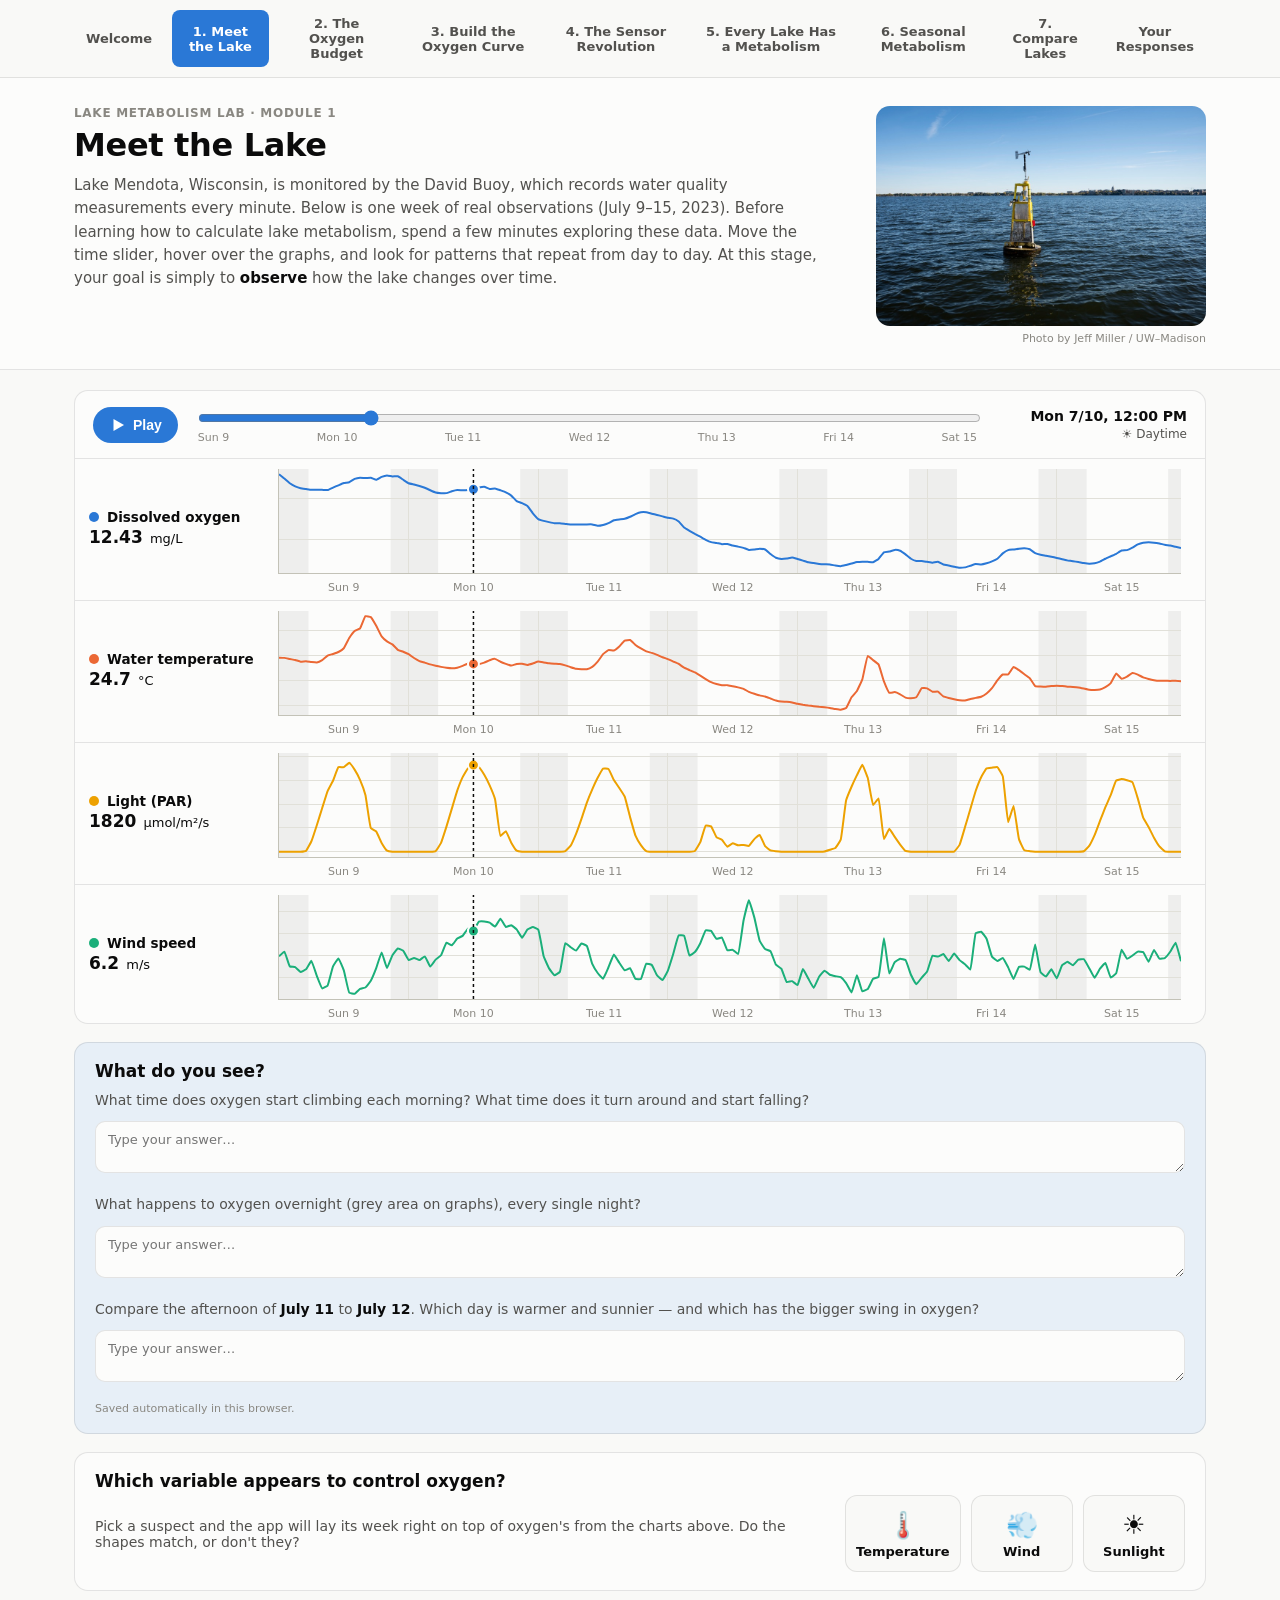
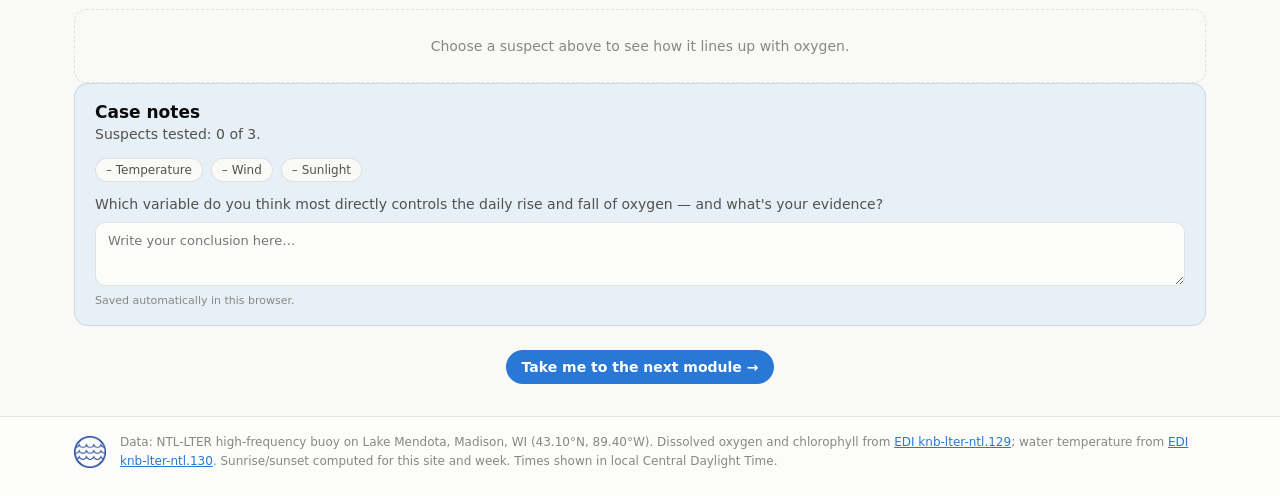
==== module1.html @ b71a68ff "Module 7: rebuild as a real three-lake comparison plus a whole-lake experiment - Meet Mendota (eutro" ====
<!doctype html>
<html lang="en">
<head>
<meta charset="utf-8">
<meta name="viewport" content="width=device-width, initial-scale=1">
<title>Meet the Lake — Lake Metabolism Lab</title>
<link rel="icon" href="data:image/svg+xml,<svg xmlns=%22http://www.w3.org/2000/svg%22 viewBox=%220 0 100 100%22><text y=%22.9em%22 font-size=%2290%22>🌊</text></svg>">
<link rel="stylesheet" href="css/style.css?v=32">
</head>
<body>

<nav class="module-nav"><div class="module-nav-inner">
  <a href="index.html">Welcome</a>
  <a href="module1.html" class="current">1. Meet the Lake</a>
  <a href="module2.html">2. The Oxygen Budget</a>
  <a href="module3.html">3. Build the Oxygen Curve</a>
  <a href="module4.html">4. The Sensor Revolution</a>
  <a href="module5.html">5. Every Lake Has a Metabolism</a>
  <a href="module6.html">6. Seasonal Metabolism</a>
  <a href="module7.html">7. Compare Lakes</a>
  <a href="responses.html">Your Responses</a>
</div></nav>

<header class="page-header">
  <div class="header-inner header-flex">
    <div class="header-text">
      <p class="eyebrow">Lake Metabolism Lab · Module 1</p>
      <h1>Meet the Lake</h1>
      <p class="lede">
        Lake Mendota, Wisconsin, is monitored by the David Buoy, which records water quality
        measurements every minute. Below is one week of real observations (July 9&ndash;15, 2023).
        Before learning how to calculate lake metabolism, spend a few minutes exploring these data.
        Move the time slider, hover over the graphs, and look for patterns that repeat from day to day.
        At this stage, your goal is simply to <strong>observe</strong> how the lake changes over time.
      </p>
    </div>
    <div class="header-photo">
      <img src="images/david-buoy.jpg" alt="David Buoy floating on Lake Mendota, with the Wisconsin State Capitol visible on the far shore.">
      <p class="header-photo-credit">Photo by Jeff Miller / UW&ndash;Madison</p>
    </div>
  </div>
</header>

<main class="content">

  <div class="chart-panel">
    <section class="control-bar" aria-label="Time controls">
      <button id="playBtn" class="play-btn" aria-label="Play through the week" type="button">
        <svg id="iconPlay" viewBox="0 0 24 24" width="18" height="18" aria-hidden="true"><path d="M6 4l14 8-14 8V4z" fill="currentColor"/></svg>
        <svg id="iconPause" viewBox="0 0 24 24" width="18" height="18" aria-hidden="true" hidden><path d="M6 4h4v16H6zM14 4h4v16h-4z" fill="currentColor"/></svg>
        <span id="playLabel">Play</span>
      </button>

      <div class="slider-wrap">
        <input id="timeSlider" type="range" min="0" max="167" step="1" value="36" aria-label="Hour of the week">
        <div class="slider-scale" id="sliderScale" aria-hidden="true"></div>
      </div>

      <div class="time-readout" aria-live="polite">
        <div class="time-readout-date" id="readoutDate">&nbsp;</div>
        <div class="daynight-badge" id="daynightBadge">&nbsp;</div>
      </div>
    </section>

    <section class="chart-grid chart-grid-stack" id="chartGrid">
      <div class="chart-card" data-series="do">
        <div class="chart-card-head">
          <div class="chart-card-title"><span class="dot dot-do"></span><h2>Dissolved oxygen</h2></div>
          <div class="stat-tile-value" id="stat-do_mgl">&ndash;<span class="unit">mg/L</span></div>
        </div>
        <div class="chart-plot" id="plot-do"></div>
      </div>

      <div class="chart-card" data-series="wtemp">
        <div class="chart-card-head">
          <div class="chart-card-title"><span class="dot dot-wtemp"></span><h2>Water temperature</h2></div>
          <div class="stat-tile-value" id="stat-wtemp_c">&ndash;<span class="unit">&deg;C</span></div>
        </div>
        <div class="chart-plot" id="plot-wtemp"></div>
      </div>

      <div class="chart-card" data-series="par">
        <div class="chart-card-head">
          <div class="chart-card-title"><span class="dot dot-par"></span><h2>Light (PAR)</h2></div>
          <div class="stat-tile-value" id="stat-par">&ndash;<span class="unit">&micro;mol/m&sup2;/s</span></div>
        </div>
        <div class="chart-plot" id="plot-par"></div>
      </div>

      <div class="chart-card" data-series="wind">
        <div class="chart-card-head">
          <div class="chart-card-title"><span class="dot dot-wind"></span><h2>Wind speed</h2></div>
          <div class="stat-tile-value" id="stat-wind_ms">&ndash;<span class="unit">m/s</span></div>
        </div>
        <div class="chart-plot" id="plot-wind"></div>
      </div>
    </section>
  </div>

  <section class="lookfor" aria-label="Things to notice" style="background:color-mix(in srgb, var(--series-do) 10%, var(--surface-1));">
    <h2>What do you see?</h2>

    <div class="lookfor-question">
      <label for="q1Notes">What time does oxygen start climbing each morning? What time does it turn around and start falling?</label>
      <textarea class="notes-field" id="q1Notes" placeholder="Type your answer&hellip;"></textarea>
    </div>

    <div class="lookfor-question">
      <label for="q2Notes">What happens to oxygen overnight (grey area on graphs), every single night?</label>
      <textarea class="notes-field" id="q2Notes" placeholder="Type your answer&hellip;"></textarea>
    </div>

    <div class="lookfor-question">
      <label for="q3Notes">Compare the afternoon of <strong>July 11</strong> to <strong>July 12</strong>. Which day is warmer and sunnier &mdash; and which has the bigger swing in oxygen?</label>
      <textarea class="notes-field" id="q3Notes" placeholder="Type your answer&hellip;"></textarea>
    </div>

    <div class="notes-hint">Saved automatically in this browser.</div>
  </section>

  <section class="case-card">
    <h2>Which variable appears to control oxygen?</h2>
    <div style="display:flex; gap:24px; align-items:center; flex-wrap:wrap;">
      <p class="case-sub" style="flex:1 1 320px; margin:0;">
        Pick a suspect and the app will lay its week right on top of oxygen's from the charts above. Do the
        shapes match, or don't they?
      </p>
      <div class="suspect-grid" id="suspectGrid" style="flex:0 0 340px; max-width:100%;"></div>
    </div>
  </section>

  <div class="case-empty" id="emptyState">Choose a suspect above to see how it lines up with oxygen.</div>

  <section class="chart-card overlay-card" id="overlaySection" hidden>
    <div class="chart-card-head">
      <h2 id="overlayTitle">Oxygen vs. &hellip;</h2>
      <span class="chart-unit">each series scaled to % of its own week</span>
    </div>
    <div class="overlay-legend" id="overlayLegend"></div>
    <div style="display:flex; gap:20px; align-items:stretch; flex-wrap:wrap;">
      <div class="overlay-plot" id="overlayPlot" style="flex:1 1 420px; min-width:0;"></div>
      <div class="callout callout-observe" id="observeCallout" style="flex:0 0 260px; margin:0;">
        <span class="callout-label">What the evidence shows</span>
        <p id="observeText"></p>
      </div>
    </div>
  </section>

  <section id="analysisSection" hidden>
    <div class="callout callout-think">
      <span class="callout-label">Think it through</span>
      <p id="reflectText"></p>
      <textarea class="notes-field" id="reflectNotes" placeholder="Jot your reasoning here&hellip;"></textarea>
      <div class="notes-hint">Saved automatically in this browser.</div>
    </div>
  </section>

  <section class="case-card" style="background:color-mix(in srgb, var(--series-do) 10%, var(--surface-1));">
    <h2>Case notes</h2>
    <p class="case-sub">Suspects tested: <span id="triedCount">0</span> of 3.</p>
    <div class="verdict-row" id="verdictRow"></div>
    <p style="margin:14px 0 6px; font-size:14px; color:var(--text-secondary);">
      Which variable do you think most directly controls the daily rise and fall of oxygen &mdash; and what's your evidence?
    </p>
    <textarea class="notes-field" id="verdictNotes" placeholder="Write your conclusion here&hellip;"></textarea>
    <div class="notes-hint">Saved automatically in this browser.</div>
  </section>

  <div style="text-align:center; margin:24px 0;">
    <a href="module2.html" class="play-btn" style="display:inline-flex; text-decoration:none;">Take me to the next module &rarr;</a>
  </div>

</main>

<footer class="page-footer">
  <div class="page-footer-inner">
    <img src="images/cfllogo_hd.png" alt="CFL logo" class="page-footer-logo">
    <p>
    Data: NTL-LTER high-frequency buoy on Lake Mendota, Madison, WI (43.10&deg;N, 89.40&deg;W). Dissolved oxygen and
    chlorophyll from <a href="https://portal.edirepository.org/nis/mapbrowse?scope=knb-lter-ntl&identifier=129" target="_blank" rel="noopener">EDI knb-lter-ntl.129</a>;
    water temperature from <a href="https://portal.edirepository.org/nis/mapbrowse?scope=knb-lter-ntl&identifier=130" target="_blank" rel="noopener">EDI knb-lter-ntl.130</a>.
    Sunrise/sunset computed for this site and week. Times shown in local Central Daylight Time.
  </p>
  </div>
</footer>

<script src="https://cdn.plot.ly/plotly-2.35.2.min.js"></script>
<script src="js/common.js?v=7"></script>
<script src="js/app.js?v=9"></script>
</body>
</html>
---- css/style.css ----
/* Every page links this file as css/style.css?v=N (same for each page's own
   js/moduleN.js and js/common.js). Bump that N in every HTML file whenever
   this file or a JS file changes - otherwise browsers (and the GitHub Pages
   CDN) can keep serving a stale cached copy indefinitely. */

/* ---------- Design tokens (see dataviz skill palette) ---------- */
:root {
  --surface-1:      #fcfcfb;
  --page-plane:     #f9f9f7;
  --text-primary:   #0b0b0b;
  --text-secondary: #52514e;
  --text-muted:     #898781;
  --gridline:       #e1e0d9;
  --baseline:       #c3c2b7;
  --border-hairline: rgba(11,11,11,0.10);
  --night-fill:     rgba(11,11,11,0.055);
  --card-radius: 14px;

  --series-do:    #2a78d6; /* blue */
  --series-wind:  #1baf7a; /* aqua */
  --series-par:   #eda100; /* yellow */
  --series-wtemp: #eb6834; /* orange */
  --series-rain:  #4a3aa7; /* violet */

  --good: #0ca30c;
  --warning: #fab219;
  --critical: #d03b3b;

  --lake-oligo:    #2a78d6; /* clear blue */
  --lake-eutro:    #4c9a2a; /* algae green */
  --lake-bog:      #8a5a2b; /* tea-stained brown */
  --lake-arctic:   #29b6d8; /* icy cyan */
  --lake-tropical: #e0762c; /* warm coral */
}

@media (prefers-color-scheme: dark) {
  :root {
    --surface-1:      #1a1a19;
    --page-plane:     #0d0d0d;
    --text-primary:   #ffffff;
    --text-secondary: #c3c2b7;
    --text-muted:     #898781;
    --gridline:       #2c2c2a;
    --baseline:       #383835;
    --border-hairline: rgba(255,255,255,0.10);
    --night-fill:     rgba(255,255,255,0.07);

    --series-do:    #3987e5;
    --series-wind:  #199e70;
    --series-par:   #c98500;
    --series-wtemp: #d95926;
    --series-rain:  #9085e9;

    --good: #0ca30c;
    --warning: #fab219;
    --critical: #d03b3b;

    --lake-oligo:    #4c95ec;
    --lake-eutro:    #63b445;
    --lake-bog:      #b07d4f;
    --lake-arctic:   #4fd0ef;
    --lake-tropical: #ec8f4e;
  }
}

* { box-sizing: border-box; }

/* Author rules that set `display` on an element (e.g. .play-btn's
   display:flex) otherwise beat the browser's default [hidden]{display:none}
   UA style, silently un-hiding anything with both a hidden attribute and a
   class like that. Force it back. */
[hidden] { display: none !important; }

html, body {
  margin: 0;
  padding: 0;
  background: var(--page-plane);
  color: var(--text-primary);
  font-family: system-ui, -apple-system, "Segoe UI", sans-serif;
  -webkit-font-smoothing: antialiased;
}

a { color: var(--series-do); }

/* ---------- Module nav ---------- */
.module-nav {
  background: var(--page-plane);
  border-bottom: 1px solid var(--border-hairline);
}
.module-nav-inner {
  max-width: 1180px;
  margin: 0 auto;
  padding: 10px 24px;
  display: flex;
  gap: 8px;
}
.module-nav a {
  display: inline-flex;
  align-items: center;
  justify-content: center;
  text-align: center;
  color: var(--text-secondary);
  text-decoration: none;
  font-size: 13px;
  font-weight: 600;
  padding: 6px 12px;
  border-radius: 8px;
}
.module-nav a:hover { background: var(--border-hairline); }
.module-nav a.current {
  color: #fff;
  background: var(--series-do);
}

/* ---------- Header ---------- */
.page-header {
  background: var(--surface-1);
  border-bottom: 1px solid var(--border-hairline);
}
.header-inner {
  max-width: 1180px;
  margin: 0 auto;
  padding: 28px 24px 24px;
}
.eyebrow {
  margin: 0 0 6px;
  font-size: 12px;
  font-weight: 700;
  letter-spacing: 0.06em;
  text-transform: uppercase;
  color: var(--text-muted);
}
.page-header h1 {
  margin: 0 0 10px;
  font-size: 32px;
  letter-spacing: -0.01em;
}
.lede {
  margin: 0;
  max-width: 760px;
  color: var(--text-secondary);
  font-size: 15px;
  line-height: 1.55;
}
.lede strong { color: var(--text-primary); }
.lede-wide { max-width: 80%; }

/* ---------- Header photo (Module 1) ---------- */
.header-flex {
  display: flex;
  gap: 28px;
  align-items: flex-start;
  justify-content: space-between;
}
.header-text { flex: 1 1 auto; min-width: 0; }
.header-photo { flex: 0 0 auto; width: 330px; }
.header-photo img {
  width: 100%;
  height: 220px;
  object-fit: cover;
  border-radius: var(--card-radius);
  display: block;
}
.header-photo-credit {
  margin: 6px 0 0;
  font-size: 11px;
  color: var(--text-muted);
  text-align: right;
}
@media (max-width: 700px) {
  .header-flex { flex-direction: column; }
  .header-photo { width: 100%; }
  .header-photo img { height: 180px; }
}

/* ---------- Layout ---------- */
.content {
  max-width: 1180px;
  margin: 0 auto;
  padding: 20px 24px 8px;
}

/* ---------- Control bar ---------- */
.control-bar {
  display: flex;
  align-items: center;
  gap: 18px;
  background: var(--surface-1);
  border: 1px solid var(--border-hairline);
  border-radius: var(--card-radius);
  padding: 14px 18px;
  margin-bottom: 18px;
}
.play-btn {
  display: flex;
  align-items: center;
  gap: 6px;
  flex: 0 0 auto;
  background: var(--series-do);
  color: #fff;
  border: none;
  border-radius: 999px;
  padding: 9px 16px;
  font-size: 14px;
  font-weight: 600;
  cursor: pointer;
}
.play-btn:hover { filter: brightness(1.08); }
.play-btn:active { filter: brightness(0.95); }

.slider-wrap {
  flex: 1 1 auto;
  min-width: 0;
}
#timeSlider {
  width: 100%;
  accent-color: var(--series-do);
  height: 22px;
}
.slider-scale {
  display: flex;
  justify-content: space-between;
  font-size: 11px;
  color: var(--text-muted);
  padding: 0 2px;
  margin-top: -2px;
}

.time-readout {
  flex: 0 0 auto;
  text-align: right;
  min-width: 190px;
}
.time-readout-date {
  font-size: 14px;
  font-weight: 700;
  white-space: nowrap;
}
.daynight-badge {
  margin-top: 3px;
  font-size: 12px;
  color: var(--text-secondary);
  white-space: nowrap;
}
.daynight-badge.is-transition {
  color: var(--series-par);
  font-weight: 600;
}

/* ---------- Stat row ---------- */
.stat-row {
  display: grid;
  grid-template-columns: repeat(4, 1fr);
  gap: 12px;
  margin-bottom: 18px;
}
.stat-tile {
  background: var(--surface-1);
  border: 1px solid var(--border-hairline);
  border-radius: var(--card-radius);
  padding: 12px 14px;
}
.stat-tile-label {
  display: flex;
  align-items: center;
  gap: 7px;
  font-size: 12px;
  color: var(--text-secondary);
  margin-bottom: 4px;
}
.stat-tile-value {
  font-size: 22px;
  font-weight: 700;
  font-variant-numeric: tabular-nums;
}
.stat-tile-value .unit {
  font-size: 13px;
  font-weight: 500;
  color: var(--text-muted);
  margin-left: 3px;
}

/* ---------- Dots (series identity) ---------- */
.dot {
  width: 10px;
  height: 10px;
  border-radius: 50%;
  flex: 0 0 auto;
  display: inline-block;
}
.dot-do    { background: var(--series-do); }
.dot-wtemp { background: var(--series-wtemp); }
.dot-par   { background: var(--series-par); }
.dot-wind  { background: var(--series-wind); }

/* ---------- Charts ---------- */
.chart-grid {
  display: grid;
  grid-template-columns: 1fr 1fr;
  gap: 14px;
}
.chart-card {
  background: var(--surface-1);
  border: 1px solid var(--border-hairline);
  border-radius: var(--card-radius);
  padding: 14px 14px 6px;
}
.chart-card-head {
  display: flex;
  align-items: center;
  gap: 8px;
  margin-bottom: 4px;
}
.chart-card-head h2 {
  font-size: 15px;
  margin: 0;
  font-weight: 600;
}
.chart-unit {
  margin-left: auto;
  font-size: 12px;
  color: var(--text-muted);
}
.chart-plot {
  width: 100%;
  height: 300px;
}

/* ---- compact single-column variant (Module 1: four charts, title
   beside the plot instead of above it, so they can stack tightly) ---- */
.chart-grid-stack {
  grid-template-columns: 1fr;
  gap: 6px;
}
.chart-grid-stack .chart-card {
  display: flex;
  align-items: center;
  gap: 14px;
  padding: 8px 14px;
}
.chart-grid-stack .chart-card-head {
  flex: 0 0 168px;
  display: flex;
  flex-direction: column;
  align-items: flex-start;
  gap: 2px;
  margin-bottom: 0;
}
.chart-grid-stack .chart-card-title {
  display: flex;
  align-items: center;
  gap: 8px;
}
.chart-grid-stack .chart-card-head h2 {
  font-size: 13.5px;
}
.chart-grid-stack .stat-tile-value {
  font-size: 17px;
}
.chart-grid-stack .stat-tile-value .unit {
  color: var(--text-primary);
}
.chart-grid-stack .chart-card {
  padding: 4px 14px;
}
.chart-grid-stack {
  gap: 3px;
}
.chart-grid-stack .chart-plot {
  flex: 1 1 auto;
  height: 130px;
}

/* ---- shared bubble: time control + all four charts in one card ---- */
.chart-panel {
  background: var(--surface-1);
  border: 1px solid var(--border-hairline);
  border-radius: var(--card-radius);
  overflow: hidden;
}
.chart-panel .control-bar {
  background: none;
  border: none;
  border-radius: 0;
  margin-bottom: 0;
}
.chart-panel .chart-grid-stack .chart-card {
  background: none;
  border: none;
  border-radius: 0;
  border-top: 1px solid var(--border-hairline);
}
@media (max-width: 700px) {
  .chart-grid-stack .chart-card { flex-direction: column; align-items: stretch; }
  .chart-grid-stack .chart-card-head { flex: 0 0 auto; flex-direction: row; align-items: center; justify-content: space-between; }
}

/* ---------- Look for panel ---------- */
.lookfor {
  background: var(--surface-1);
  border: 1px solid var(--border-hairline);
  border-radius: var(--card-radius);
  padding: 18px 20px;
  margin: 18px 0;
}
.lookfor h2 {
  font-size: 17px;
  margin: 0 0 8px;
}
.lookfor ul {
  margin: 0;
  padding-left: 20px;
  color: var(--text-secondary);
  font-size: 14px;
  line-height: 1.7;
}
.lookfor li strong { color: var(--text-primary); }

.lookfor-question { margin-bottom: 16px; }
.lookfor-question:last-of-type { margin-bottom: 8px; }
.lookfor-question label {
  display: block;
  margin-bottom: 6px;
  color: var(--text-secondary);
  font-size: 14px;
  line-height: 1.6;
}
.lookfor-question label strong { color: var(--text-primary); }
.lookfor-question .notes-field { min-height: 36px; }

/* ---------- Footer ---------- */
.page-footer {
  background: var(--surface-1);
  border-top: 1px solid var(--border-hairline);
}
.page-footer-inner {
  max-width: 1180px;
  margin: 0 auto;
  padding: 16px 24px 24px;
  display: flex;
  align-items: center;
  gap: 14px;
  color: var(--text-muted);
  font-size: 12px;
  line-height: 1.6;
}
.page-footer-inner p { margin: 0; }
.page-footer-logo {
  width: 32px;
  height: 32px;
  flex: 0 0 auto;
  object-fit: contain;
}
@media (max-width: 500px) {
  .page-footer-inner { flex-direction: column; align-items: flex-start; gap: 8px; }
}

/* ---------- Responsive ---------- */
@media (max-width: 900px) {
  .stat-row { grid-template-columns: repeat(2, 1fr); }
  .chart-grid { grid-template-columns: 1fr; }
  .control-bar { flex-wrap: wrap; }
  .time-readout { text-align: left; min-width: 0; }
}

/* ==================================================================
   Module 1 (cont.) — Become a Lake Detective
   ================================================================== */

.case-card {
  background: var(--surface-1);
  border: 1px solid var(--border-hairline);
  border-radius: var(--card-radius);
  padding: 18px 20px;
  margin-bottom: 18px;
}
.case-card h2 {
  font-size: 17px;
  margin: 0 0 4px;
}
.case-card .case-sub {
  margin: 0 0 16px;
  color: var(--text-secondary);
  font-size: 14px;
}

.suspect-grid {
  display: grid;
  grid-template-columns: repeat(3, 1fr);
  gap: 10px;
}
.suspect-btn {
  position: relative;
  display: flex;
  flex-direction: column;
  align-items: center;
  gap: 6px;
  padding: 16px 10px 12px;
  border-radius: 12px;
  border: 1.5px solid var(--border-hairline);
  background: var(--page-plane);
  cursor: pointer;
  font-family: inherit;
  color: var(--text-primary);
  transition: border-color 0.15s, background 0.15s;
}
.suspect-btn:hover { border-color: var(--baseline); }
.suspect-btn .suspect-icon { font-size: 26px; line-height: 1; }
.suspect-btn .suspect-label { font-size: 13px; font-weight: 600; }
.suspect-btn .suspect-check {
  position: absolute;
  top: 6px; right: 8px;
  font-size: 11px;
  color: var(--good);
  visibility: hidden;
}
.suspect-btn.tried .suspect-check { visibility: visible; }
.suspect-btn.active {
  background: color-mix(in srgb, var(--accent, var(--series-do)) 12%, var(--surface-1));
  border-color: var(--accent, var(--series-do));
}

.case-empty {
  color: var(--text-muted);
  font-size: 14px;
  text-align: center;
  padding: 28px 10px;
  border: 1.5px dashed var(--border-hairline);
  border-radius: 12px;
}

.overlay-card { margin-bottom: 18px; }
.diagram-card { margin-bottom: 18px; }
.overlay-legend {
  display: flex;
  gap: 18px;
  margin-bottom: 8px;
  font-size: 12px;
  color: var(--text-secondary);
}
.overlay-legend span {
  display: inline-flex;
  align-items: center;
  gap: 6px;
}
.overlay-legend .swatch {
  width: 16px; height: 2px;
  border-radius: 2px;
  display: inline-block;
}
.overlay-plot {
  width: 100%;
  height: 340px;
}

.callout {
  border-radius: 12px;
  padding: 14px 16px;
  margin-bottom: 12px;
  font-size: 14px;
  line-height: 1.6;
}
.callout-observe {
  background: color-mix(in srgb, var(--accent, var(--series-do)) 8%, var(--surface-1));
  border: 1px solid color-mix(in srgb, var(--accent, var(--series-do)) 30%, transparent);
}
.callout-observe .callout-label {
  font-weight: 700;
  font-size: 11px;
  text-transform: uppercase;
  letter-spacing: 0.05em;
  color: var(--accent, var(--series-do));
  margin-bottom: 4px;
  display: block;
}
.callout-think {
  background: color-mix(in srgb, var(--series-do) 10%, var(--surface-1));
  border: 1px solid var(--border-hairline);
}
.callout-think .callout-label {
  font-weight: 700;
  font-size: 11px;
  text-transform: uppercase;
  letter-spacing: 0.05em;
  color: var(--text-muted);
  margin-bottom: 4px;
  display: block;
}
.callout p { margin: 0; color: var(--text-primary); }

.notes-field {
  width: 100%;
  min-height: 64px;
  resize: vertical;
  border-radius: 10px;
  border: 1px solid var(--border-hairline);
  background: var(--surface-1);
  color: var(--text-primary);
  font-family: inherit;
  font-size: 13px;
  padding: 10px 12px;
  margin-top: 4px;
}
.notes-field:focus {
  outline: none;
  border-color: var(--series-do);
}
.notes-hint {
  font-size: 11px;
  color: var(--text-muted);
  margin-top: 4px;
}

.verdict-row {
  display: flex;
  gap: 8px;
  flex-wrap: wrap;
  margin: 4px 0 2px;
}
.verdict-chip {
  font-size: 12px;
  padding: 4px 10px;
  border-radius: 999px;
  background: var(--page-plane);
  border: 1px solid var(--border-hairline);
  color: var(--text-secondary);
}

@media (max-width: 700px) {
  .suspect-grid { grid-template-columns: repeat(2, 1fr); }
}

/* ==================================================================
   Module 2 — What's Making Oxygen Change?
   ================================================================== */

/* ---- toggle switches ---- */
.toggle-row {
  display: flex;
  gap: 14px;
  flex-wrap: wrap;
  margin-bottom: 18px;
}
.toggle-card {
  flex: 1 1 220px;
  background: var(--surface-1);
  border: 1px solid var(--border-hairline);
  border-radius: var(--card-radius);
  padding: 14px 16px;
  display: flex;
  flex-direction: column;
  gap: 8px;
}
.toggle-card-head {
  display: flex;
  align-items: center;
  justify-content: space-between;
  gap: 10px;
}
.toggle-card-title {
  display: flex;
  align-items: center;
  gap: 8px;
  font-weight: 600;
  font-size: 14px;
}
.toggle-card-icon { font-size: 20px; line-height: 1; }
.toggle-card p {
  margin: 0;
  font-size: 12.5px;
  color: var(--text-secondary);
  line-height: 1.5;
}

.switch {
  position: relative;
  display: inline-block;
  width: 42px;
  height: 24px;
  flex: 0 0 auto;
}
.switch input {
  opacity: 0;
  width: 0;
  height: 0;
}
.switch .slider {
  position: absolute;
  inset: 0;
  background: var(--border-hairline);
  border-radius: 999px;
  cursor: pointer;
  transition: background 0.15s;
}
.switch .slider::before {
  content: '';
  position: absolute;
  width: 18px;
  height: 18px;
  left: 3px;
  top: 3px;
  background: #fff;
  border-radius: 50%;
  transition: transform 0.15s;
  box-shadow: 0 1px 2px rgba(0,0,0,0.3);
}
.switch input:checked + .slider { background: var(--accent, var(--series-do)); }
.switch input:checked + .slider::before { transform: translateX(18px); }

/* ---- process diagram ---- */
:root {
  --flux-add: var(--good);
  --flux-remove: #e34948;
}
@media (prefers-color-scheme: dark) {
  :root { --flux-remove: #e66767; }
}

.process-diagram {
  display: grid;
  grid-template-columns: 1fr auto 1fr auto 1fr;
  align-items: center;
  justify-items: center;
  gap: 6px 10px;
  padding: 26px 10px 16px;
}
.diagram-atm {
  grid-column: 3;
  grid-row: 1;
  display: flex;
  flex-direction: column;
  align-items: center;
  gap: 2px;
  padding-bottom: 2px;
  transition: opacity 0.2s linear, filter 0.2s linear;
}
.diagram-surface {
  grid-row: 2;
  grid-column: 1 / -1;
  width: 100%;
  height: 14px;
  margin: 2px 0;
}
.diagram-surface svg { width: 100%; height: 100%; display: block; }
.diagram-surface path {
  fill: none;
  stroke: var(--series-do);
  stroke-width: 3;
  stroke-linecap: round;
}
.diagram-node, .diagram-arrow {
  grid-row: 3;
  display: flex;
  flex-direction: column;
  align-items: center;
  gap: 4px;
  text-align: center;
  transition: opacity 0.2s linear, filter 0.2s linear;
}
.diagram-icon { font-size: 26px; line-height: 1; }
.diagram-node-oxygen .diagram-icon {
  width: 54px; height: 54px;
  border-radius: 50%;
  background: var(--series-do);
  color: #fff;
  display: flex;
  align-items: center;
  justify-content: center;
  font-size: 18px;
  font-weight: 700;
}
.diagram-node-label {
  font-size: 12px;
  font-weight: 600;
  color: var(--text-secondary);
  white-space: nowrap;
}
.diagram-arrow-glyph {
  font-size: 30px;
  font-weight: 700;
  line-height: 1;
}
.diagram-arrow-add .diagram-arrow-glyph { color: var(--flux-add); }
.diagram-arrow-remove .diagram-arrow-glyph { color: var(--flux-remove); }
.diagram-arrow-tag {
  font-size: 11px;
  font-weight: 700;
  padding: 2px 8px;
  border-radius: 999px;
  background: var(--page-plane);
  white-space: nowrap;
}
.diagram-arrow-add .diagram-arrow-tag { color: var(--flux-add); }
.diagram-arrow-remove .diagram-arrow-tag { color: var(--flux-remove); }
.diagram-vert-arrow {
  font-size: 20px;
  font-weight: 700;
  color: var(--series-wind);
  line-height: 1;
}

.diagram-node.is-off, .diagram-arrow.is-off, .diagram-atm.is-off {
  opacity: 0.3;
  filter: grayscale(1);
}

@media (max-width: 640px) {
  .process-diagram { grid-template-columns: 1fr; row-gap: 10px; }
  .diagram-atm, .diagram-surface, .diagram-node, .diagram-arrow {
    grid-column: 1;
    grid-row: auto;
  }
  .diagram-arrow-glyph { transform: rotate(90deg); }
}

/* ---- prediction quiz ---- */
.quiz-grid {
  display: flex;
  flex-direction: column;
  gap: 8px;
  margin: 4px 0 4px;
}
.quiz-option {
  text-align: left;
  padding: 12px 14px;
  border-radius: 10px;
  border: 1.5px solid var(--border-hairline);
  background: var(--page-plane);
  color: var(--text-primary);
  font-family: inherit;
  font-size: 14px;
  line-height: 1.4;
  cursor: pointer;
  transition: border-color 0.15s, background 0.15s;
}
.quiz-option:hover { border-color: var(--baseline); }
.quiz-option.is-correct {
  border-color: var(--good);
  background: color-mix(in srgb, var(--good) 10%, var(--surface-1));
}
.quiz-option.is-incorrect {
  border-color: var(--flux-remove);
  background: color-mix(in srgb, var(--flux-remove) 8%, var(--surface-1));
}
.quiz-option.is-active {
  border-color: var(--series-do);
  background: color-mix(in srgb, var(--series-do) 10%, var(--surface-1));
}
.quiz-feedback {
  margin-top: 10px;
  padding: 12px 14px;
  border-radius: 10px;
  border: 1px solid var(--border-hairline);
  background: var(--surface-1);
  font-size: 13.5px;
  line-height: 1.55;
}
.quiz-feedback.is-correct { border-color: var(--good); }
.quiz-feedback.is-incorrect { border-color: var(--flux-remove); }

/* ---- state caption ---- */
.state-caption {
  background: var(--surface-1);
  border: 1px solid var(--border-hairline);
  border-radius: var(--card-radius);
  padding: 14px 16px;
  margin-bottom: 18px;
  font-size: 14px;
  line-height: 1.6;
}
.state-caption .callout-label {
  font-weight: 700;
  font-size: 11px;
  text-transform: uppercase;
  letter-spacing: 0.05em;
  color: var(--text-muted);
  margin-bottom: 4px;
  display: block;
}

/* ---- gas exchange demo ---- */
.gas-demo {
  display: flex;
  gap: 24px;
  flex-wrap: wrap;
  margin-top: 10px;
}
.gas-demo-block { flex: 1 1 260px; min-width: 0; }
.gas-demo-title {
  margin: 0 0 8px;
  font-size: 13px;
  font-weight: 700;
  color: var(--text-secondary);
}
.gas-surface {
  position: relative;
  height: 120px;
  border-radius: var(--card-radius);
  overflow: hidden;
  border: 1px solid var(--border-hairline);
  background: linear-gradient(
    to bottom,
    color-mix(in srgb, var(--series-wind) 12%, var(--surface-1)) 0%,
    color-mix(in srgb, var(--series-wind) 12%, var(--surface-1)) 50%,
    color-mix(in srgb, var(--series-do) 14%, var(--surface-1)) 50%,
    color-mix(in srgb, var(--series-do) 14%, var(--surface-1)) 100%
  );
}
.gas-zone-label {
  position: absolute;
  left: 10px;
  font-size: 11px;
  font-weight: 700;
  text-transform: uppercase;
  letter-spacing: 0.04em;
  color: var(--text-muted);
}
.gas-zone-label-atm { top: 8px; }
.gas-zone-label-lake { bottom: 8px; }
.gas-wave {
  position: absolute;
  top: 50%;
  left: 0;
  right: 0;
  transform: translateY(-50%);
  text-align: center;
  font-size: 16px;
  line-height: 1;
  color: var(--series-do);
  white-space: nowrap;
  overflow: hidden;
  user-select: none;
}
.gas-bubble {
  position: absolute;
  width: 7px;
  height: 7px;
  margin-left: -3.5px;
  border-radius: 50%;
  background: var(--series-do);
  box-shadow: 0 0 0 2px color-mix(in srgb, var(--series-do) 30%, transparent);
  pointer-events: none;
}
.gas-demo-caption {
  margin: 10px 0 0;
  min-height: 20px;
  font-size: 13.5px;
  color: var(--text-secondary);
}

/* ==================================================================
   Module 3 — Build the Oxygen Curve Yourself
   ================================================================== */

.param-sliders {
  display: flex;
  flex-direction: column;
  gap: 14px;
}
.param-slider-row {
  display: grid;
  grid-template-columns: 180px 1fr 40px;
  align-items: center;
  gap: 12px;
}
.param-slider-label {
  display: flex;
  align-items: center;
  gap: 8px;
  font-size: 14px;
  font-weight: 600;
}
.param-range {
  width: 100%;
  accent-color: var(--series-do);
  height: 22px;
}
.param-value {
  font-size: 14px;
  font-weight: 700;
  font-variant-numeric: tabular-nums;
  text-align: right;
}

.match-meter {
  display: flex;
  align-items: baseline;
  gap: 8px;
  margin-bottom: 8px;
}
.match-meter-label {
  font-size: 12px;
  color: var(--text-muted);
  text-transform: uppercase;
  letter-spacing: 0.04em;
  font-weight: 700;
}
.match-meter-value {
  font-size: 22px;
  font-weight: 700;
  font-variant-numeric: tabular-nums;
  color: var(--critical);
}
.match-meter-value.is-warning { color: var(--warning); }
.match-meter-value.is-good { color: var(--good); }

.reveal-panel {
  margin-top: 14px;
  padding-top: 14px;
  border-top: 1px solid var(--border-hairline);
}
.reveal-title {
  font-size: 15px;
  font-weight: 700;
  margin: 0 0 8px;
}
.reveal-panel > p {
  font-size: 14px;
  color: var(--text-secondary);
  line-height: 1.6;
}
.reveal-table-wrap { overflow-x: auto; }
.reveal-table {
  width: 100%;
  border-collapse: collapse;
  margin: 10px 0;
  font-size: 13.5px;
}
.reveal-table th, .reveal-table td {
  text-align: right;
  padding: 8px 10px;
  border-bottom: 1px solid var(--border-hairline);
}
.reveal-table th:first-child, .reveal-table td:first-child {
  text-align: left;
  color: var(--text-secondary);
}
.reveal-table th {
  font-size: 11px;
  text-transform: uppercase;
  letter-spacing: 0.04em;
  color: var(--text-muted);
  font-weight: 700;
}
.reveal-table td { font-variant-numeric: tabular-nums; font-weight: 600; }
.reveal-note {
  font-size: 13.5px;
  color: var(--text-secondary);
}

@media (max-width: 640px) {
  .param-slider-row { grid-template-columns: 1fr; row-gap: 4px; }
  .param-value { text-align: left; }
}

/* ==================================================================
   Shared segmented-switch pattern, used by several modules'
   resolution/frequency/event selectors.
   ================================================================== */

.res-switch {
  display: flex;
  flex-wrap: wrap;
  gap: 8px;
}
.res-btn {
  flex: 1 1 100px;
  padding: 10px 14px;
  border-radius: 10px;
  border: 1.5px solid var(--border-hairline);
  background: var(--page-plane);
  color: var(--text-primary);
  font-family: inherit;
  font-size: 14px;
  font-weight: 600;
  cursor: pointer;
  transition: border-color 0.15s, background 0.15s, color 0.15s;
}
.res-btn:hover { border-color: var(--baseline); }
.res-btn.active {
  background: color-mix(in srgb, var(--accent, var(--series-do)) 12%, var(--surface-1));
  border-color: var(--accent, var(--series-do));
  color: var(--accent, var(--series-do));
}
.res-btn.sm {
  flex: 1 1 70px;
  padding: 6px 10px;
  font-size: 12px;
}

.chart-grid-3 {
  display: grid;
  grid-template-columns: repeat(3, 1fr);
  gap: 14px;
}
.mini-chart-wrap {
  background: var(--page-plane);
  border: 1px solid var(--border-hairline);
  border-radius: 10px;
  padding: 10px;
}
.mini-chart-label {
  font-size: 12px;
  font-weight: 600;
  color: var(--text-secondary);
  text-align: center;
  margin-bottom: 4px;
}
.mini-plot {
  width: 100%;
  height: 170px;
}

@media (max-width: 900px) {
  .chart-grid-3 { grid-template-columns: 1fr; }
}

/* ==================================================================
   Module 5 — Every Lake Has a Metabolism
   ================================================================== */

.organism-row {
  display: flex;
  justify-content: center;
  gap: 18px;
  font-size: 30px;
  padding: 10px 0 4px;
}

/* ---- GPP / ER diagram: both processes sit below the water line ---- */
.gper-diagram {
  max-width: 360px;
  margin: 6px auto;
}
.gper-divider {
  width: 100%;
  height: 14px;
  margin: 0 0 10px;
}
.gper-divider svg { width: 100%; height: 100%; display: block; }
.gper-divider path { fill: none; stroke: var(--series-do); stroke-width: 3; stroke-linecap: round; }
.gper-row {
  display: flex;
  justify-content: space-around;
  gap: 16px;
}
.gper-col {
  display: flex;
  flex-direction: column;
  align-items: center;
  gap: 2px;
}
.gper-line {
  font-size: 13px;
  font-weight: 600;
  color: var(--text-secondary);
  text-align: center;
}
.gper-arrow {
  font-size: 26px;
  font-weight: 700;
  line-height: 1;
}
.gper-arrow-up { color: var(--flux-add); }
.gper-arrow-down { color: var(--flux-remove); }
.gper-tag {
  font-size: 15px;
  font-weight: 700;
  padding: 1px 10px;
  border-radius: 999px;
}
.gper-tag-gpp { color: var(--flux-add); }
.gper-tag-er { color: var(--flux-remove); }

/* ---- guided calculation steps ---- */
.calc-step {
  display: flex;
  flex-wrap: wrap;
  align-items: center;
  gap: 10px;
  font-size: 14px;
}
.calc-step label { color: var(--text-secondary); }
.calc-input {
  width: 110px;
  padding: 8px 10px;
  border-radius: 8px;
  border: 1px solid var(--border-hairline);
  background: var(--page-plane);
  color: var(--text-primary);
  font-family: inherit;
  font-size: 14px;
}
.calc-input:focus { outline: none; border-color: var(--series-do); }
.calc-feedback {
  margin: 10px 0 0;
  padding: 10px 12px;
  border-radius: 10px;
  border: 1px solid var(--border-hairline);
  background: var(--surface-1);
  font-size: 13.5px;
  line-height: 1.55;
}
.calc-feedback.is-correct { border-color: var(--good); }
.calc-feedback.is-incorrect { border-color: var(--flux-remove); }

/* ---- balance beam ---- */
.balance-beam {
  display: flex;
  align-items: center;
  justify-content: center;
  gap: 18px;
  margin: 10px 0 4px;
  flex-wrap: wrap;
}
.balance-side { text-align: center; }
.balance-label {
  font-size: 12px;
  font-weight: 600;
  color: var(--text-muted);
  text-transform: uppercase;
  letter-spacing: 0.03em;
  margin-bottom: 2px;
}
.balance-value {
  font-size: 26px;
  font-weight: 700;
  font-variant-numeric: tabular-nums;
}
.balance-gpp { color: var(--flux-add); }
.balance-er { color: var(--flux-remove); }
.balance-op {
  font-size: 24px;
  font-weight: 700;
  color: var(--text-muted);
}
.balance-net {
  text-align: center;
  font-size: 16px;
  font-weight: 700;
  color: var(--text-primary);
}

/* ---- small per-example charts ---- */
.example-chart-wrap {
  background: var(--page-plane);
  border: 1px solid var(--border-hairline);
  border-radius: 10px;
  padding: 10px;
  margin-bottom: 10px;
}
.example-chart-head {
  display: flex;
  align-items: center;
  justify-content: space-between;
  gap: 8px;
  font-size: 12.5px;
  font-weight: 600;
  color: var(--text-secondary);
  margin-bottom: 4px;
}
.net-badge {
  font-size: 12px;
  font-weight: 700;
  padding: 3px 10px;
  border-radius: 999px;
}
.net-badge-positive { color: var(--flux-add); background: color-mix(in srgb, var(--flux-add) 12%, var(--surface-1)); }
.net-badge-negative { color: var(--flux-remove); background: color-mix(in srgb, var(--flux-remove) 12%, var(--surface-1)); }

/* ---- step-1/step-2 -> GPP/ER/NEP summary chain ---- */
.calc-summary {
  display: flex;
  flex-direction: column;
  gap: 6px;
}
.calc-summary-row {
  display: flex;
  flex-wrap: wrap;
  align-items: baseline;
  justify-content: space-between;
  gap: 8px;
  padding: 8px 12px;
  border-radius: 8px;
  background: var(--page-plane);
  border: 1px solid var(--border-hairline);
}
.calc-summary-row-highlight {
  background: color-mix(in srgb, var(--series-do) 8%, var(--surface-1));
  border-color: color-mix(in srgb, var(--series-do) 30%, transparent);
}
.calc-summary-label {
  font-size: 13.5px;
  font-weight: 600;
  color: var(--text-primary);
}
.calc-summary-sub {
  font-weight: 400;
  color: var(--text-muted);
  font-size: 12px;
}
.calc-summary-formula {
  font-size: 13.5px;
  font-variant-numeric: tabular-nums;
  color: var(--text-secondary);
  white-space: nowrap;
}

/* ==================================================================
   Module 6 — Seasonal Metabolism: match-the-season drag game
   ================================================================== */

.match-game {
  display: flex;
  flex-direction: column;
  gap: 16px;
}
.match-tray {
  display: flex;
  flex-wrap: wrap;
  gap: 10px;
}
.match-chip {
  display: inline-flex;
  align-items: center;
  gap: 6px;
  padding: 8px 14px;
  border-radius: 999px;
  border: 1.5px solid var(--border-hairline);
  background: var(--page-plane);
  font-size: 14px;
  font-weight: 600;
  color: var(--text-primary);
  cursor: grab;
  user-select: none;
  transition: border-color 0.15s, background 0.15s;
}
.match-chip:hover { border-color: var(--baseline); }
.match-chip.selected {
  background: color-mix(in srgb, var(--series-do) 14%, var(--surface-1));
  border-color: var(--series-do);
}
.match-slot .match-chip {
  cursor: default;
  padding: 6px 12px;
}
.match-rows {
  display: flex;
  flex-direction: column;
  gap: 8px;
}
.match-row {
  display: flex;
  align-items: center;
  gap: 12px;
}
.match-label {
  flex: 0 0 170px;
  font-size: 14px;
  font-weight: 600;
  color: var(--text-secondary);
}
.match-slot {
  flex: 1 1 auto;
  min-height: 40px;
  display: flex;
  align-items: center;
  gap: 8px;
  padding: 0 10px;
  border: 1.5px dashed var(--border-hairline);
  border-radius: 10px;
  cursor: pointer;
  transition: border-color 0.15s, background 0.15s;
}
.match-slot.over {
  border-color: var(--series-do);
  background: color-mix(in srgb, var(--series-do) 8%, var(--surface-1));
}
.match-slot.correct {
  border-style: solid;
  border-color: var(--good);
  background: color-mix(in srgb, var(--good) 10%, var(--surface-1));
}
.match-slot.incorrect {
  border-style: solid;
  border-color: var(--flux-remove);
  background: color-mix(in srgb, var(--flux-remove) 10%, var(--surface-1));
}
.match-slot-clear {
  margin-left: auto;
  background: none;
  border: none;
  color: var(--text-muted);
  font-size: 16px;
  line-height: 1;
  cursor: pointer;
  padding: 4px 6px;
}
.match-slot-answer {
  font-size: 12.5px;
  color: var(--text-muted);
}

@media (max-width: 600px) {
  .match-row { flex-direction: column; align-items: stretch; gap: 4px; }
  .match-label { flex-basis: auto; }
}

/* ==================================================================
   Module 7 — Compare Lakes
   ================================================================== */

.stat-row.cols-5 { grid-template-columns: repeat(5, 1fr); }
@media (max-width: 900px) {
  .stat-row.cols-5 { grid-template-columns: repeat(2, 1fr); }
}

.chart-grid-3 > .chart-card .chart-plot { height: 260px; }
@media (max-width: 900px) {
  .chart-grid-3 { grid-template-columns: 1fr; }
}

/* ---- environmental characteristics table ---- */
.env-table-wrap { overflow-x: auto; }
.env-table {
  width: 100%;
  border-collapse: collapse;
  font-size: 13.5px;
}
.env-table th, .env-table td {
  text-align: right;
  padding: 10px 12px;
  border-bottom: 1px solid var(--border-hairline);
  white-space: nowrap;
}
.env-table th:first-child, .env-table td:first-child {
  text-align: left;
}
.env-table th {
  font-size: 11px;
  text-transform: uppercase;
  letter-spacing: 0.04em;
  color: var(--text-muted);
  font-weight: 700;
}
.env-table td { font-variant-numeric: tabular-nums; }
.env-table .env-lake-cell {
  display: flex;
  align-items: center;
  gap: 8px;
  font-weight: 700;
  color: var(--text-primary);
}
.env-table tr { transition: background 0.2s; }
.env-table tr.active { background: color-mix(in srgb, var(--row-accent, var(--series-do)) 10%, transparent); }
.env-table tr.active td:first-child { color: var(--row-accent, var(--series-do)); }

/* ---- prediction rows (Part 5) ---- */
.predict-rows { display: flex; flex-direction: column; gap: 10px; }
.predict-row {
  display: flex;
  align-items: center;
  gap: 12px;
  flex-wrap: wrap;
}
.predict-lake {
  flex: 0 0 168px;
  display: flex;
  align-items: center;
  gap: 8px;
  font-weight: 600;
  font-size: 14px;
}
.predict-toggle { flex: 1 1 260px; display: flex; gap: 6px; }
.predict-result {
  flex: 0 0 auto;
  font-size: 16px;
  width: 20px;
  text-align: center;
}
@media (max-width: 640px) {
  .predict-row { flex-direction: column; align-items: stretch; }
  .predict-lake { flex-basis: auto; }
}

/* ---- carbon budget meter (Part 4) ---- */
.budget-wrap {
  display: flex;
  gap: 24px;
  align-items: center;
  flex-wrap: wrap;
}
.budget-flows {
  flex: 1 1 320px;
  display: flex;
  flex-direction: column;
  gap: 10px;
}
.budget-flow-row {
  display: flex;
  align-items: center;
  gap: 10px;
}
.budget-flow-label {
  flex: 0 0 90px;
  font-size: 13px;
  font-weight: 600;
  color: var(--text-secondary);
}
.budget-flow-track {
  flex: 1 1 auto;
  height: 16px;
  border-radius: 999px;
  background: var(--page-plane);
  border: 1px solid var(--border-hairline);
  overflow: hidden;
}
.budget-flow-fill {
  height: 100%;
  border-radius: 999px;
  transition: width 0.6s cubic-bezier(0.4, 0, 0.2, 1);
  width: 0%;
}
.budget-flow-fill.is-gpp { background: var(--flux-add); }
.budget-flow-fill.is-er { background: var(--flux-remove); }
.budget-flow-value {
  flex: 0 0 90px;
  font-size: 13px;
  font-variant-numeric: tabular-nums;
  font-weight: 700;
  text-align: right;
}
.budget-equation {
  margin-top: 4px;
  font-size: 15px;
  font-weight: 700;
  text-align: center;
  font-variant-numeric: tabular-nums;
}
.budget-tank-wrap {
  flex: 0 0 120px;
  display: flex;
  flex-direction: column;
  align-items: center;
  gap: 6px;
}
.budget-tank {
  width: 64px;
  height: 160px;
  border-radius: 10px;
  border: 2px solid var(--border-hairline);
  background: var(--page-plane);
  position: relative;
  overflow: hidden;
}
.budget-tank-mid {
  position: absolute;
  left: 0; right: 0; top: 50%;
  border-top: 1px dashed var(--baseline);
}
.budget-tank-fill {
  position: absolute;
  left: 0; right: 0; bottom: 50%;
  transition: height 0.6s cubic-bezier(0.4, 0, 0.2, 1), bottom 0.6s cubic-bezier(0.4, 0, 0.2, 1);
  height: 0%;
}
.budget-tank-fill.is-positive { background: color-mix(in srgb, var(--good) 55%, transparent); }
.budget-tank-fill.is-negative { background: color-mix(in srgb, var(--flux-remove) 55%, transparent); bottom: auto; top: 50%; }
.budget-tank-label {
  font-size: 12px;
  font-weight: 700;
  text-align: center;
}
.budget-analogy {
  margin-top: 14px;
  padding-top: 14px;
  border-top: 1px solid var(--border-hairline);
  font-size: 14px;
  color: var(--text-secondary);
  line-height: 1.6;
}

/* ---- annual ranking bars ---- */
.rank-list { display: flex; flex-direction: column; gap: 10px; margin-top: 6px; }
.rank-row {
  display: flex;
  align-items: center;
  gap: 12px;
}
.rank-lake {
  flex: 0 0 150px;
  display: flex;
  align-items: center;
  gap: 8px;
  font-size: 13.5px;
  font-weight: 600;
}
.rank-track {
  flex: 1 1 auto;
  height: 22px;
  position: relative;
  background: var(--page-plane);
  border-radius: 6px;
}
.rank-bar {
  position: absolute;
  top: 0; bottom: 0;
  border-radius: 6px;
  transition: width 0.6s ease, left 0.6s ease;
}
.rank-value {
  flex: 0 0 90px;
  text-align: right;
  font-size: 13px;
  font-weight: 700;
  font-variant-numeric: tabular-nums;
}
.rank-note {
  font-size: 13px;
  color: var(--text-secondary);
  margin: 2px 0 0;
  line-height: 1.55;
}

/* ---- scale-up latitude / carbon-exchange diagram ---- */
.carbon-map {
  position: relative;
  padding: 34px 10px 54px;
}
.carbon-map-atm {
  height: 26px;
  border-radius: 8px;
  background: color-mix(in srgb, var(--series-wind) 16%, var(--surface-1));
  border: 1px dashed color-mix(in srgb, var(--series-wind) 45%, transparent);
  display: flex;
  align-items: center;
  justify-content: center;
  font-size: 11px;
  font-weight: 700;
  text-transform: uppercase;
  letter-spacing: 0.05em;
  color: var(--text-muted);
}
.carbon-map-band {
  position: relative;
  height: 64px;
  margin-top: 40px;
  border-radius: 8px;
  background: linear-gradient(to right, #bfe7f2, #d9edd0 45%, #f6e3b4 75%, #f3c48a);
}
@media (prefers-color-scheme: dark) {
  .carbon-map-band { background: linear-gradient(to right, #1c3a44, #23361f 45%, #4a3c1c 75%, #4a2f1c); }
}
.carbon-map-pole-label, .carbon-map-eq-label {
  position: absolute;
  top: -20px;
  font-size: 11px;
  color: var(--text-muted);
  font-weight: 600;
}
.carbon-map-pole-label { left: 2px; }
.carbon-map-eq-label { right: 2px; }
.carbon-map-lake {
  position: absolute;
  top: 50%;
  transform: translate(-50%, -50%);
  display: flex;
  flex-direction: column;
  align-items: center;
  gap: 2px;
}
.carbon-map-lake-icon {
  font-size: 24px;
  line-height: 1;
  filter: drop-shadow(0 1px 2px rgba(0,0,0,0.25));
}
.carbon-map-lake.active .carbon-map-lake-icon {
  transform: scale(1.25);
}
.carbon-map-lake-label {
  font-size: 10.5px;
  font-weight: 700;
  white-space: nowrap;
  background: var(--surface-1);
  padding: 1px 6px;
  border-radius: 999px;
  border: 1px solid var(--border-hairline);
}
.carbon-map-arrow {
  position: absolute;
  left: 50%;
  transform: translateX(-50%);
  font-size: 15px;
  font-weight: 700;
}
.carbon-map-arrow.is-source {
  top: -34px;
  color: var(--flux-remove);
  animation: carbonArrowUp 1.8s ease-in-out infinite;
}
.carbon-map-arrow.is-sink {
  bottom: -34px;
  color: var(--good);
  animation: carbonArrowDown 1.8s ease-in-out infinite;
}
@keyframes carbonArrowUp {
  0%, 100% { transform: translateX(-50%) translateY(0); opacity: 0.55; }
  50% { transform: translateX(-50%) translateY(-8px); opacity: 1; }
}
@keyframes carbonArrowDown {
  0%, 100% { transform: translateX(-50%) translateY(0); opacity: 0.55; }
  50% { transform: translateX(-50%) translateY(8px); opacity: 1; }
}
.carbon-map-note {
  text-align: center;
  font-size: 11px;
  color: var(--text-muted);
  margin-top: 8px;
}

/* ---- vote buttons ---- */
.vote-row { display: flex; gap: 10px; flex-wrap: wrap; }
.vote-row .quiz-option { flex: 1 1 220px; text-align: center; font-weight: 700; }
.vote-row .quiz-option.selected {
  border-color: var(--series-do);
  background: color-mix(in srgb, var(--series-do) 10%, var(--surface-1));
}

/* ==================================================================
   Your Responses page
   ================================================================== */

.response-name-input {
  width: 100%;
  max-width: 360px;
  padding: 9px 12px;
  border-radius: 8px;
  border: 1px solid var(--border-hairline);
  background: var(--page-plane);
  color: var(--text-primary);
  font-family: inherit;
  font-size: 14px;
}
.response-name-input:focus { outline: none; border-color: var(--series-do); }

.response-block {
  background: var(--page-plane);
  border: 1px solid var(--border-hairline);
  border-radius: 10px;
  padding: 10px 12px;
  margin-top: 4px;
  font-size: 13.5px;
  line-height: 1.55;
  white-space: pre-wrap;
}
.response-block.is-empty {
  color: var(--text-muted);
  font-style: italic;
}

.response-output {
  width: 100%;
  min-height: 240px;
  padding: 14px;
  border-radius: 10px;
  border: 1px solid var(--border-hairline);
  background: var(--surface-1);
  color: var(--text-primary);
  font-family: ui-monospace, "SF Mono", Menlo, monospace;
  font-size: 12.5px;
  line-height: 1.6;
  resize: vertical;
}
.response-output:focus { outline: none; border-color: var(--series-do); }

.copy-feedback {
  font-size: 12.5px;
  font-weight: 600;
  color: var(--good);
  opacity: 0;
  transition: opacity 0.2s;
}
.copy-feedback.show { opacity: 1; }

/* ==================================================================
   Welcome page - term flashcards
   ================================================================== */

.flashcard-options {
  display: grid;
  grid-template-columns: 1fr 1fr;
  gap: 10px;
  align-items: stretch;
}
.flashcard-options .quiz-option { height: 100%; }
.flashcard-options .quiz-option:disabled { cursor: default; }

@media (max-width: 600px) {
  .flashcard-options { grid-template-columns: 1fr; }
}

/* ==================================================================
   Module 6 — season cards
   ================================================================== */

.season-grid {
  display: grid;
  grid-template-columns: repeat(3, 1fr);
  gap: 12px;
  margin-bottom: 18px;
}
.season-card {
  background: var(--surface-1);
  border: 1px solid var(--border-hairline);
  border-top: 4px solid var(--season-color, var(--baseline));
  border-radius: var(--card-radius);
  padding: 14px 16px;
}
.season-card h3 { font-size: 16px; margin: 0 0 2px; }
.season-card .season-months { font-size: 12px; color: var(--text-muted); margin: 0 0 10px; }
.season-card .season-nums {
  display: grid;
  grid-template-columns: repeat(2, 1fr);
  gap: 4px 12px;
  font-size: 12px;
  color: var(--text-secondary);
  margin: 0 0 10px;
}
.season-card .season-nums strong { color: var(--text-primary); font-size: 14px; }
.season-card p { font-size: 13px; margin: 0 0 8px; color: var(--text-secondary); }
.season-card .season-verdict { font-weight: 600; color: var(--text-primary); }

@media (max-width: 700px) {
  .season-grid { grid-template-columns: 1fr; }
}

/* Module 6 — freehand drawing chart */
.draw-wrap { position: relative; }
.draw-surface {
  position: absolute;
  cursor: crosshair;
  touch-action: none;
}

/* Module 6 — flip cards (season cards that turn over to reveal) */
.flip-card {
  perspective: 1200px;
  cursor: pointer;
  display: grid;
  border-radius: var(--card-radius);
}
.flip-card:focus-visible { outline: 2px solid var(--series-do); outline-offset: 3px; }
.flip-inner {
  display: grid;
  transform-style: preserve-3d;
  transition: transform 0.6s ease;
}
.flip-card.flipped .flip-inner { transform: rotateY(180deg); }
.flip-face {
  grid-area: 1 / 1;
  backface-visibility: hidden;
  -webkit-backface-visibility: hidden;
}
.flip-back { transform: rotateY(180deg); }
.flip-front {
  background: var(--season-color, var(--baseline));
  color: var(--season-ink, #fff);
  border-radius: var(--card-radius);
  display: flex;
  flex-direction: column;
  align-items: center;
  justify-content: center;
  gap: 4px;
  padding: 24px 16px;
  min-height: 200px;
  text-align: center;
}
.flip-emoji { font-size: 40px; line-height: 1; }
.flip-title { font-size: 22px; font-weight: 700; }
.flip-hint { font-size: 13px; opacity: 0.85; }
@media (prefers-reduced-motion: reduce) {
  .flip-inner { transition: none; }
}

/* Module 7 — ranking match game (three slots per row) */
.match-slots3 { flex: 1 1 auto; display: flex; gap: 8px; }
.match-slots3 .match-slot { flex: 1 1 0; min-width: 0; }
.match-slots3 .match-slot:empty::before {
  content: attr(data-hint);
  color: var(--text-muted);
  font-size: 12.5px;
}

/* Module 7 — graded prediction buttons */
.res-btn.metab-right { border-color: var(--good); background: color-mix(in srgb, var(--good) 14%, var(--surface-1)); }
.res-btn.metab-wrong { border-color: var(--flux-remove); background: color-mix(in srgb, var(--flux-remove) 10%, var(--surface-1)); }
.metab-mark { color: var(--good); font-weight: 700; }

/* Module 7 — experiment summary table */
.exp-table { border-collapse: collapse; width: 100%; font-size: 13px; margin: 6px 0 0; }
.exp-table th, .exp-table td { border: 1px solid var(--border-hairline); padding: 6px 8px; text-align: left; vertical-align: top; }
.exp-table th { background: var(--surface-1); color: var(--text-secondary); font-weight: 600; }

/* Module 7 — photo floated to the right of the text, stacked on narrow screens */
.float-photo { float: right; width: min(38%, 340px); margin: 4px 0 12px 20px; text-align: center; }
.float-photo img { width: 100%; height: auto; border-radius: 10px; display: block; }
.float-photo figcaption { font-size: 12.5px; line-height: 1.5; color: var(--text-muted); margin-top: 6px; }
@media (max-width: 640px) {
  .float-photo { float: none; width: 100%; max-width: 360px; margin: 12px auto; }
}
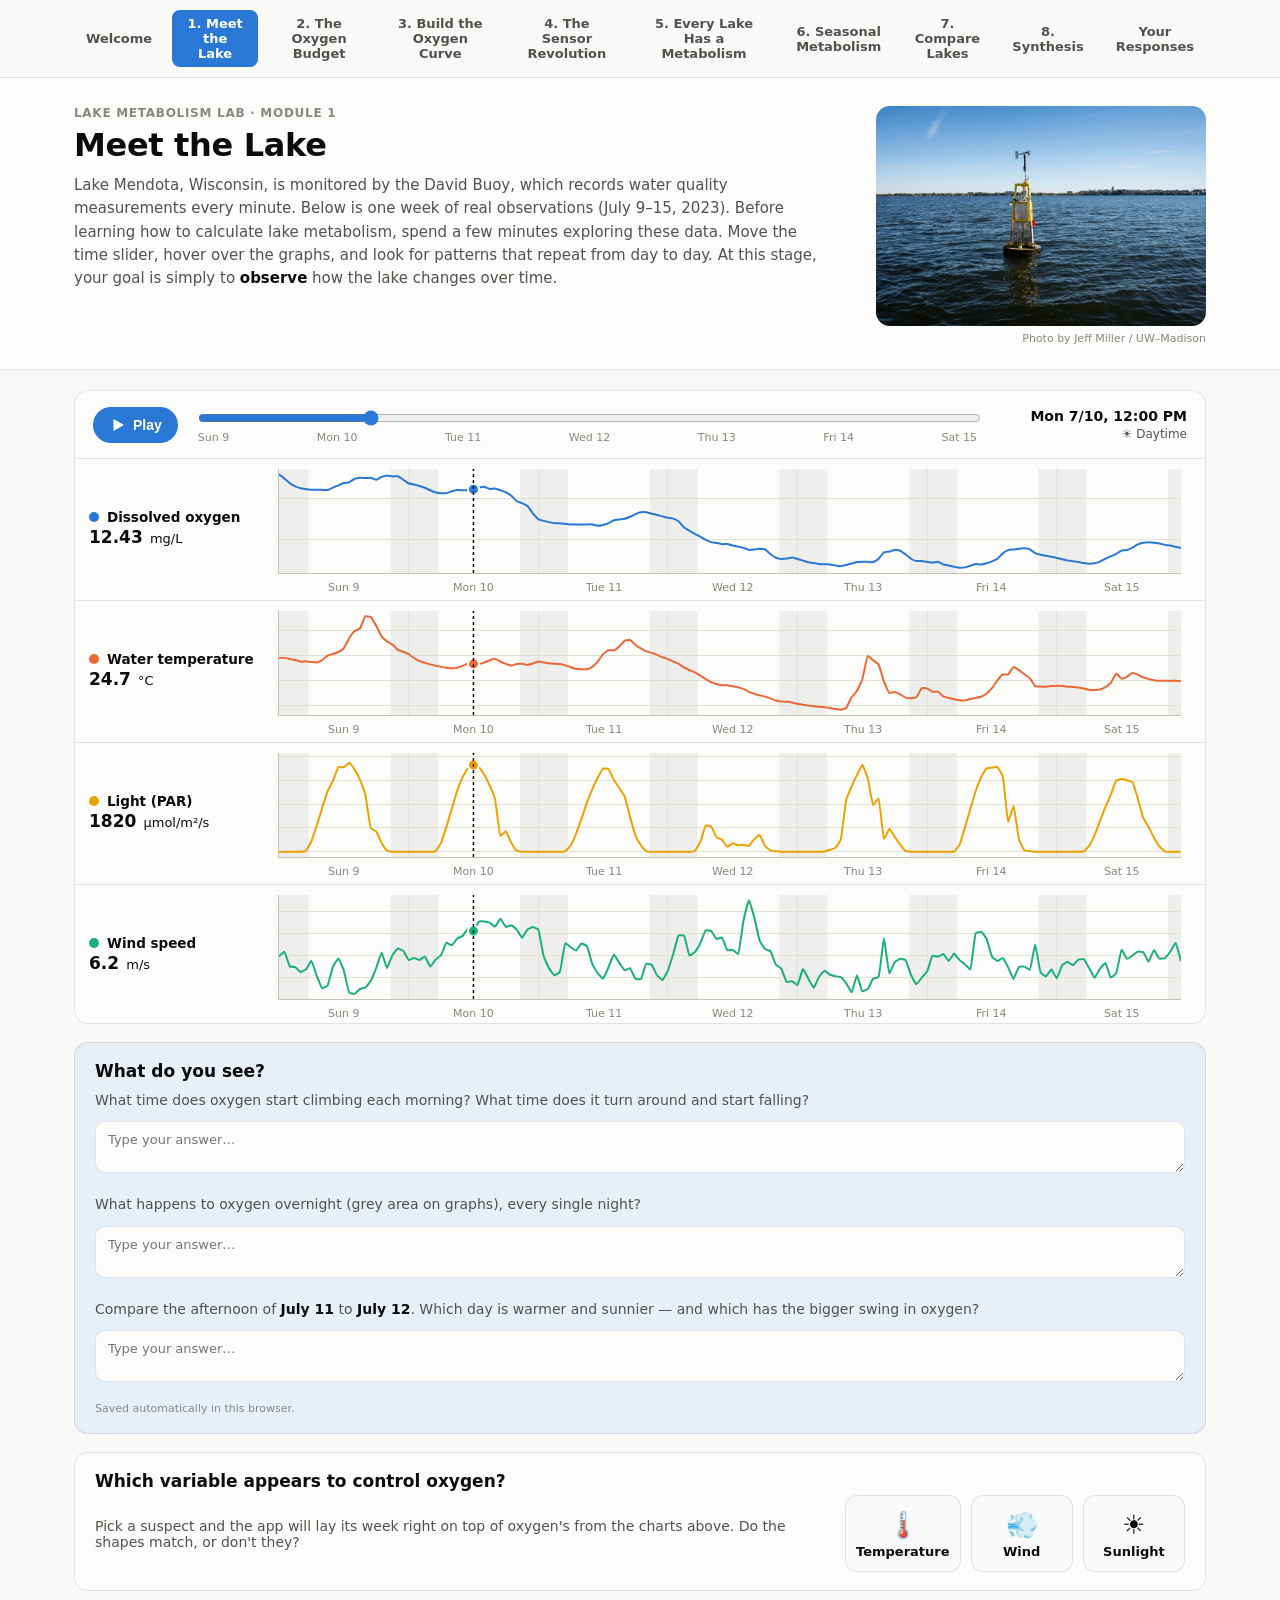
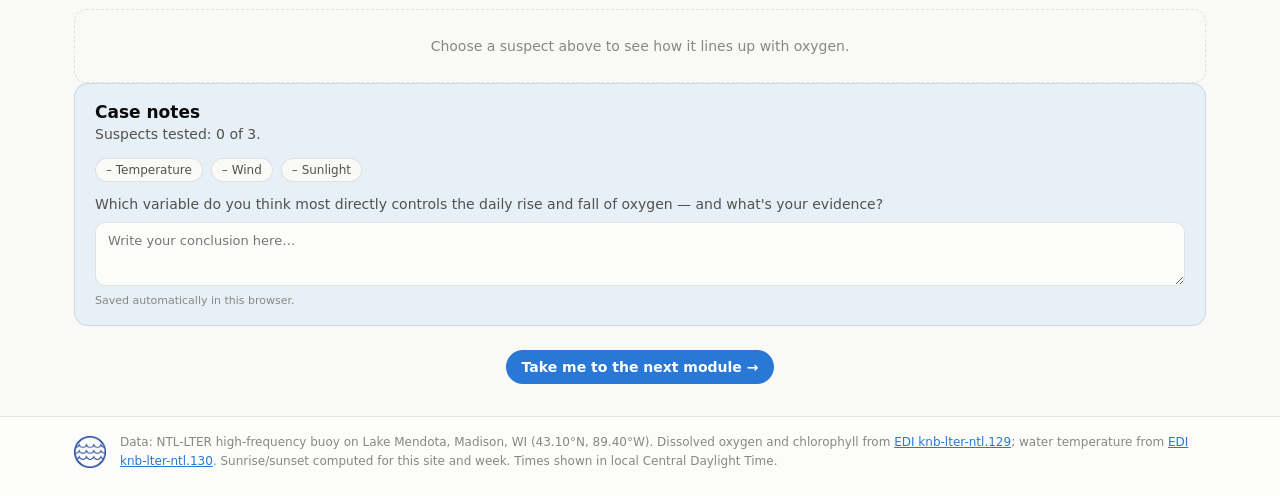
==== commit 9e81c67a: "Add Module 8 (Synthesis), reference-lake question, and Your Responses text updates - New Module 8: s" ====
--- a/module1.html
+++ b/module1.html
@@ -5,7 +5,7 @@
 <meta name="viewport" content="width=device-width, initial-scale=1">
 <title>Meet the Lake — Lake Metabolism Lab</title>
 <link rel="icon" href="data:image/svg+xml,<svg xmlns=%22http://www.w3.org/2000/svg%22 viewBox=%220 0 100 100%22><text y=%22.9em%22 font-size=%2290%22>🌊</text></svg>">
-<link rel="stylesheet" href="css/style.css?v=32">
+<link rel="stylesheet" href="css/style.css?v=33">
 </head>
 <body>
 
@@ -18,6 +18,7 @@
   <a href="module5.html">5. Every Lake Has a Metabolism</a>
   <a href="module6.html">6. Seasonal Metabolism</a>
   <a href="module7.html">7. Compare Lakes</a>
+  <a href="module8.html">8. Synthesis</a>
   <a href="responses.html">Your Responses</a>
 </div></nav>
 
@@ -185,7 +186,7 @@
 </footer>
 
 <script src="https://cdn.plot.ly/plotly-2.35.2.min.js"></script>
-<script src="js/common.js?v=7"></script>
+<script src="js/common.js?v=14"></script>
 <script src="js/app.js?v=9"></script>
 </body>
 </html>
--- a/css/style.css
+++ b/css/style.css
@@ -1908,3 +1908,19 @@
 @media (max-width: 640px) {
   .float-photo { float: none; width: 100%; max-width: 360px; margin: 12px auto; }
 }
+
+/* Your Responses: a Word-page-like preview of exactly what gets copied */
+.response-preview {
+  background: #fff;
+  color: #111;
+  border: 1px solid var(--border-hairline);
+  border-radius: 10px;
+  padding: 16px 18px;
+  font-family: Calibri, Arial, sans-serif;
+  font-size: 14px;
+  line-height: 1.5;
+  max-height: 420px;
+  overflow: auto;
+}
+.response-preview h3 { margin: 18px 0 6px; font-size: 16px; }
+.response-preview p { margin: 0 0 8px; }
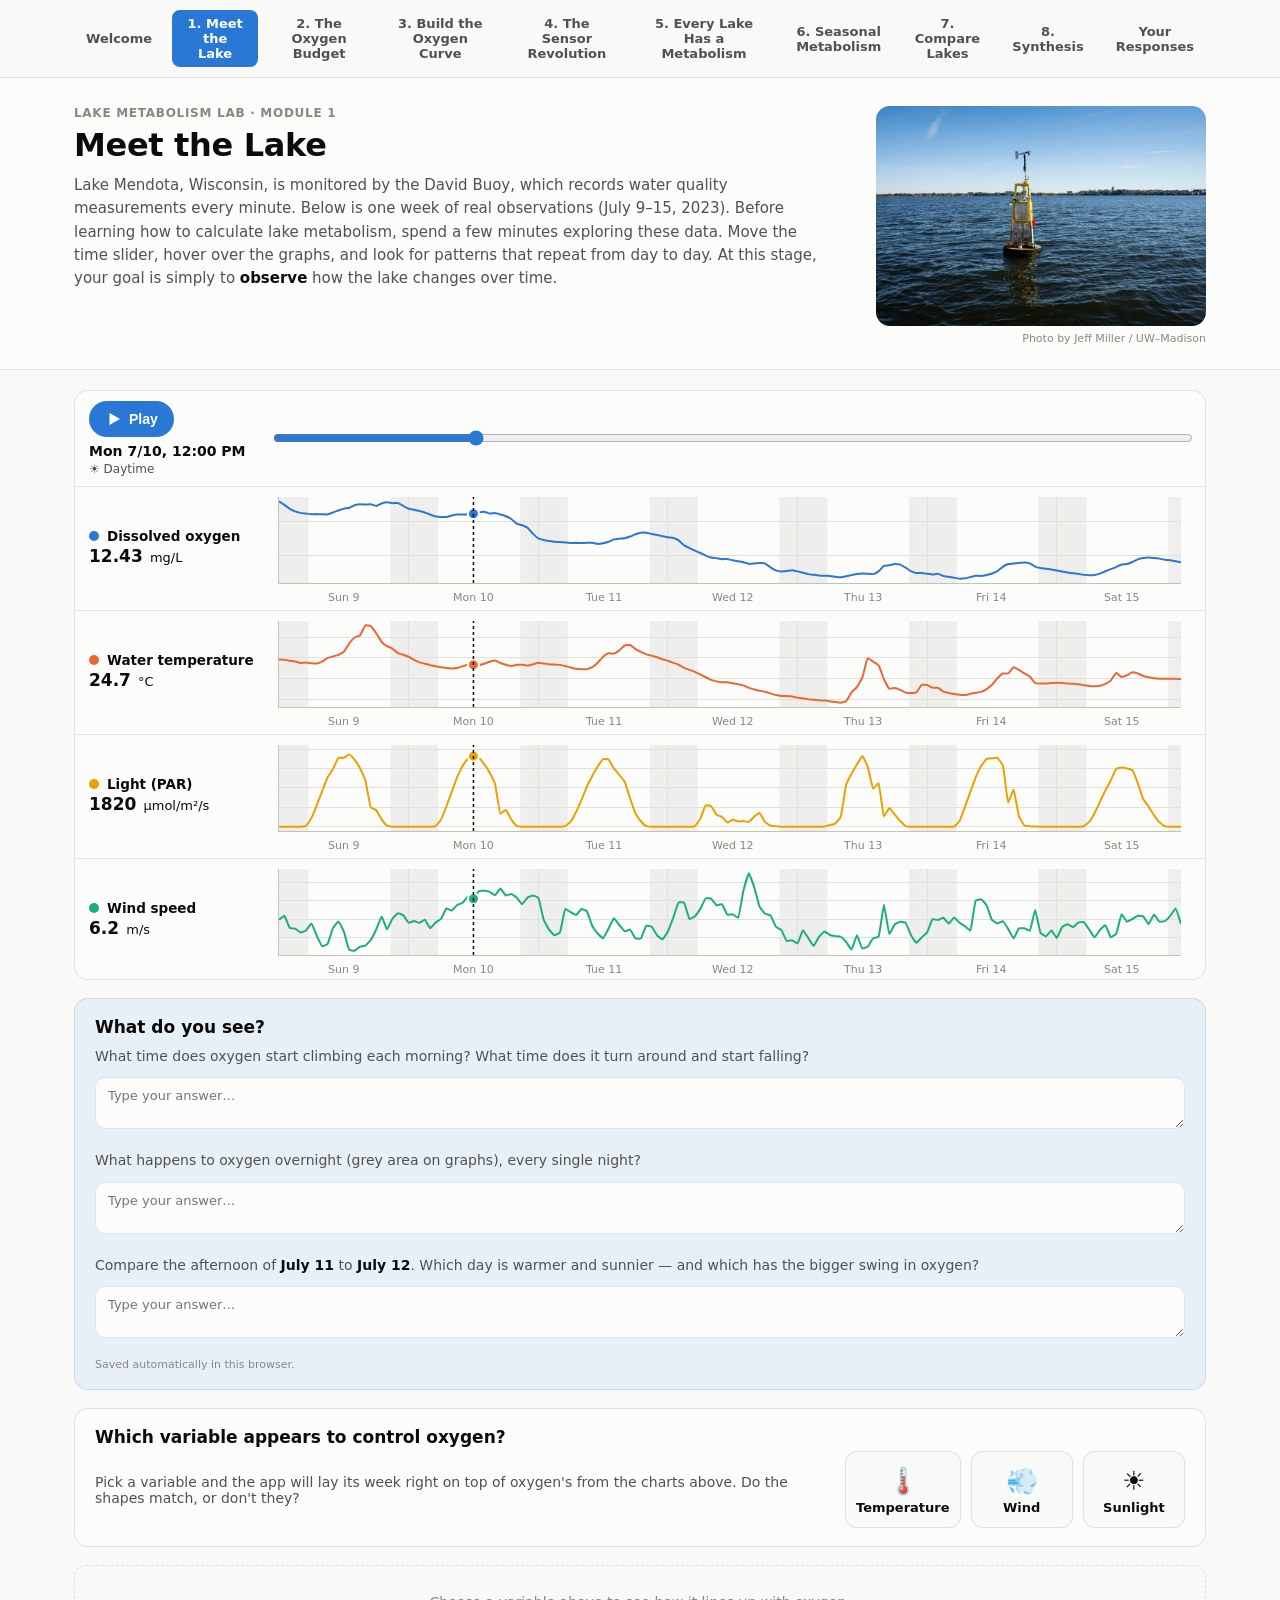
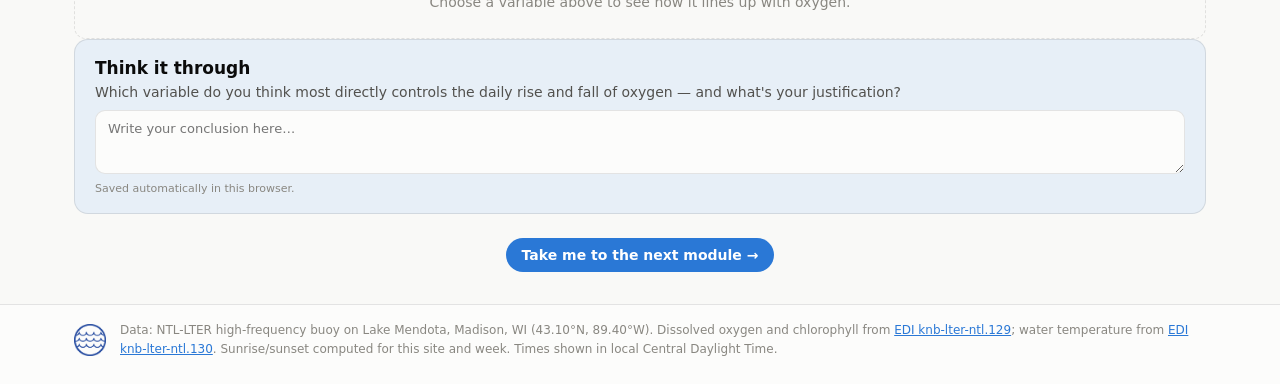
==== commit 0ef82ae1: "Module 1-3 wording and layout updates - Module 1: play bar re-laid out to match the charts; day labe" ====
--- a/module1.html
+++ b/module1.html
@@ -5,7 +5,7 @@
 <meta name="viewport" content="width=device-width, initial-scale=1">
 <title>Meet the Lake — Lake Metabolism Lab</title>
 <link rel="icon" href="data:image/svg+xml,<svg xmlns=%22http://www.w3.org/2000/svg%22 viewBox=%220 0 100 100%22><text y=%22.9em%22 font-size=%2290%22>🌊</text></svg>">
-<link rel="stylesheet" href="css/style.css?v=33">
+<link rel="stylesheet" href="css/style.css?v=35">
 </head>
 <body>
 
@@ -46,20 +46,21 @@
 
   <div class="chart-panel">
     <section class="control-bar" aria-label="Time controls">
-      <button id="playBtn" class="play-btn" aria-label="Play through the week" type="button">
-        <svg id="iconPlay" viewBox="0 0 24 24" width="18" height="18" aria-hidden="true"><path d="M6 4l14 8-14 8V4z" fill="currentColor"/></svg>
-        <svg id="iconPause" viewBox="0 0 24 24" width="18" height="18" aria-hidden="true" hidden><path d="M6 4h4v16H6zM14 4h4v16h-4z" fill="currentColor"/></svg>
-        <span id="playLabel">Play</span>
-      </button>
+      <div class="control-left">
+        <button id="playBtn" class="play-btn" aria-label="Play through the week" type="button">
+          <svg id="iconPlay" viewBox="0 0 24 24" width="18" height="18" aria-hidden="true"><path d="M6 4l14 8-14 8V4z" fill="currentColor"/></svg>
+          <svg id="iconPause" viewBox="0 0 24 24" width="18" height="18" aria-hidden="true" hidden><path d="M6 4h4v16H6zM14 4h4v16h-4z" fill="currentColor"/></svg>
+          <span id="playLabel">Play</span>
+        </button>
+
+        <div class="time-readout" aria-live="polite">
+          <div class="time-readout-date" id="readoutDate">&nbsp;</div>
+          <div class="daynight-badge" id="daynightBadge">&nbsp;</div>
+        </div>
+      </div>
 
       <div class="slider-wrap">
         <input id="timeSlider" type="range" min="0" max="167" step="1" value="36" aria-label="Hour of the week">
-        <div class="slider-scale" id="sliderScale" aria-hidden="true"></div>
-      </div>
-
-      <div class="time-readout" aria-live="polite">
-        <div class="time-readout-date" id="readoutDate">&nbsp;</div>
-        <div class="daynight-badge" id="daynightBadge">&nbsp;</div>
       </div>
     </section>
 
@@ -123,14 +124,14 @@
     <h2>Which variable appears to control oxygen?</h2>
     <div style="display:flex; gap:24px; align-items:center; flex-wrap:wrap;">
       <p class="case-sub" style="flex:1 1 320px; margin:0;">
-        Pick a suspect and the app will lay its week right on top of oxygen's from the charts above. Do the
+        Pick a variable and the app will lay its week right on top of oxygen's from the charts above. Do the
         shapes match, or don't they?
       </p>
       <div class="suspect-grid" id="suspectGrid" style="flex:0 0 340px; max-width:100%;"></div>
     </div>
   </section>
 
-  <div class="case-empty" id="emptyState">Choose a suspect above to see how it lines up with oxygen.</div>
+  <div class="case-empty" id="emptyState">Choose a variable above to see how it lines up with oxygen.</div>
 
   <section class="chart-card overlay-card" id="overlaySection" hidden>
     <div class="chart-card-head">
@@ -141,27 +142,16 @@
     <div style="display:flex; gap:20px; align-items:stretch; flex-wrap:wrap;">
       <div class="overlay-plot" id="overlayPlot" style="flex:1 1 420px; min-width:0;"></div>
       <div class="callout callout-observe" id="observeCallout" style="flex:0 0 260px; margin:0;">
-        <span class="callout-label">What the evidence shows</span>
+        <span class="callout-label">What the data show</span>
         <p id="observeText"></p>
       </div>
     </div>
   </section>
 
-  <section id="analysisSection" hidden>
-    <div class="callout callout-think">
-      <span class="callout-label">Think it through</span>
-      <p id="reflectText"></p>
-      <textarea class="notes-field" id="reflectNotes" placeholder="Jot your reasoning here&hellip;"></textarea>
-      <div class="notes-hint">Saved automatically in this browser.</div>
-    </div>
-  </section>
-
   <section class="case-card" style="background:color-mix(in srgb, var(--series-do) 10%, var(--surface-1));">
-    <h2>Case notes</h2>
-    <p class="case-sub">Suspects tested: <span id="triedCount">0</span> of 3.</p>
-    <div class="verdict-row" id="verdictRow"></div>
-    <p style="margin:14px 0 6px; font-size:14px; color:var(--text-secondary);">
-      Which variable do you think most directly controls the daily rise and fall of oxygen &mdash; and what's your evidence?
+    <h2>Think it through</h2>
+    <p style="margin:6px 0 6px; font-size:14px; color:var(--text-secondary);">
+      Which variable do you think most directly controls the daily rise and fall of oxygen &mdash; and what's your justification?
     </p>
     <textarea class="notes-field" id="verdictNotes" placeholder="Write your conclusion here&hellip;"></textarea>
     <div class="notes-hint">Saved automatically in this browser.</div>
@@ -187,6 +177,6 @@
 
 <script src="https://cdn.plot.ly/plotly-2.35.2.min.js"></script>
 <script src="js/common.js?v=14"></script>
-<script src="js/app.js?v=9"></script>
+<script src="js/app.js?v=14"></script>
 </body>
 </html>
--- a/css/style.css
+++ b/css/style.css
@@ -368,7 +368,7 @@
 }
 .chart-grid-stack .chart-plot {
   flex: 1 1 auto;
-  height: 130px;
+  height: 112px;
 }
 
 /* ---- shared bubble: time control + all four charts in one card ---- */
@@ -1924,3 +1924,18 @@
 }
 .response-preview h3 { margin: 18px 0 6px; font-size: 16px; }
 .response-preview p { margin: 0 0 8px; }
+
+/* Module 1: the play bar lines up with the charts below it. The left column (button + date/time) has the
+   same width as the chart titles' column, so the slider starts and ends where the plots do. */
+.chart-panel .control-bar { padding: 10px 14px; gap: 14px; align-items: center; }
+.chart-panel .control-left {
+  flex: 0 0 168px;
+  display: flex;
+  flex-direction: column;
+  align-items: flex-start;
+  gap: 6px;
+}
+.chart-panel .control-left .time-readout { text-align: left; min-width: 0; }
+@media (max-width: 700px) {
+  .chart-panel .control-left { flex: 1 1 100%; flex-direction: row; align-items: center; justify-content: space-between; }
+}
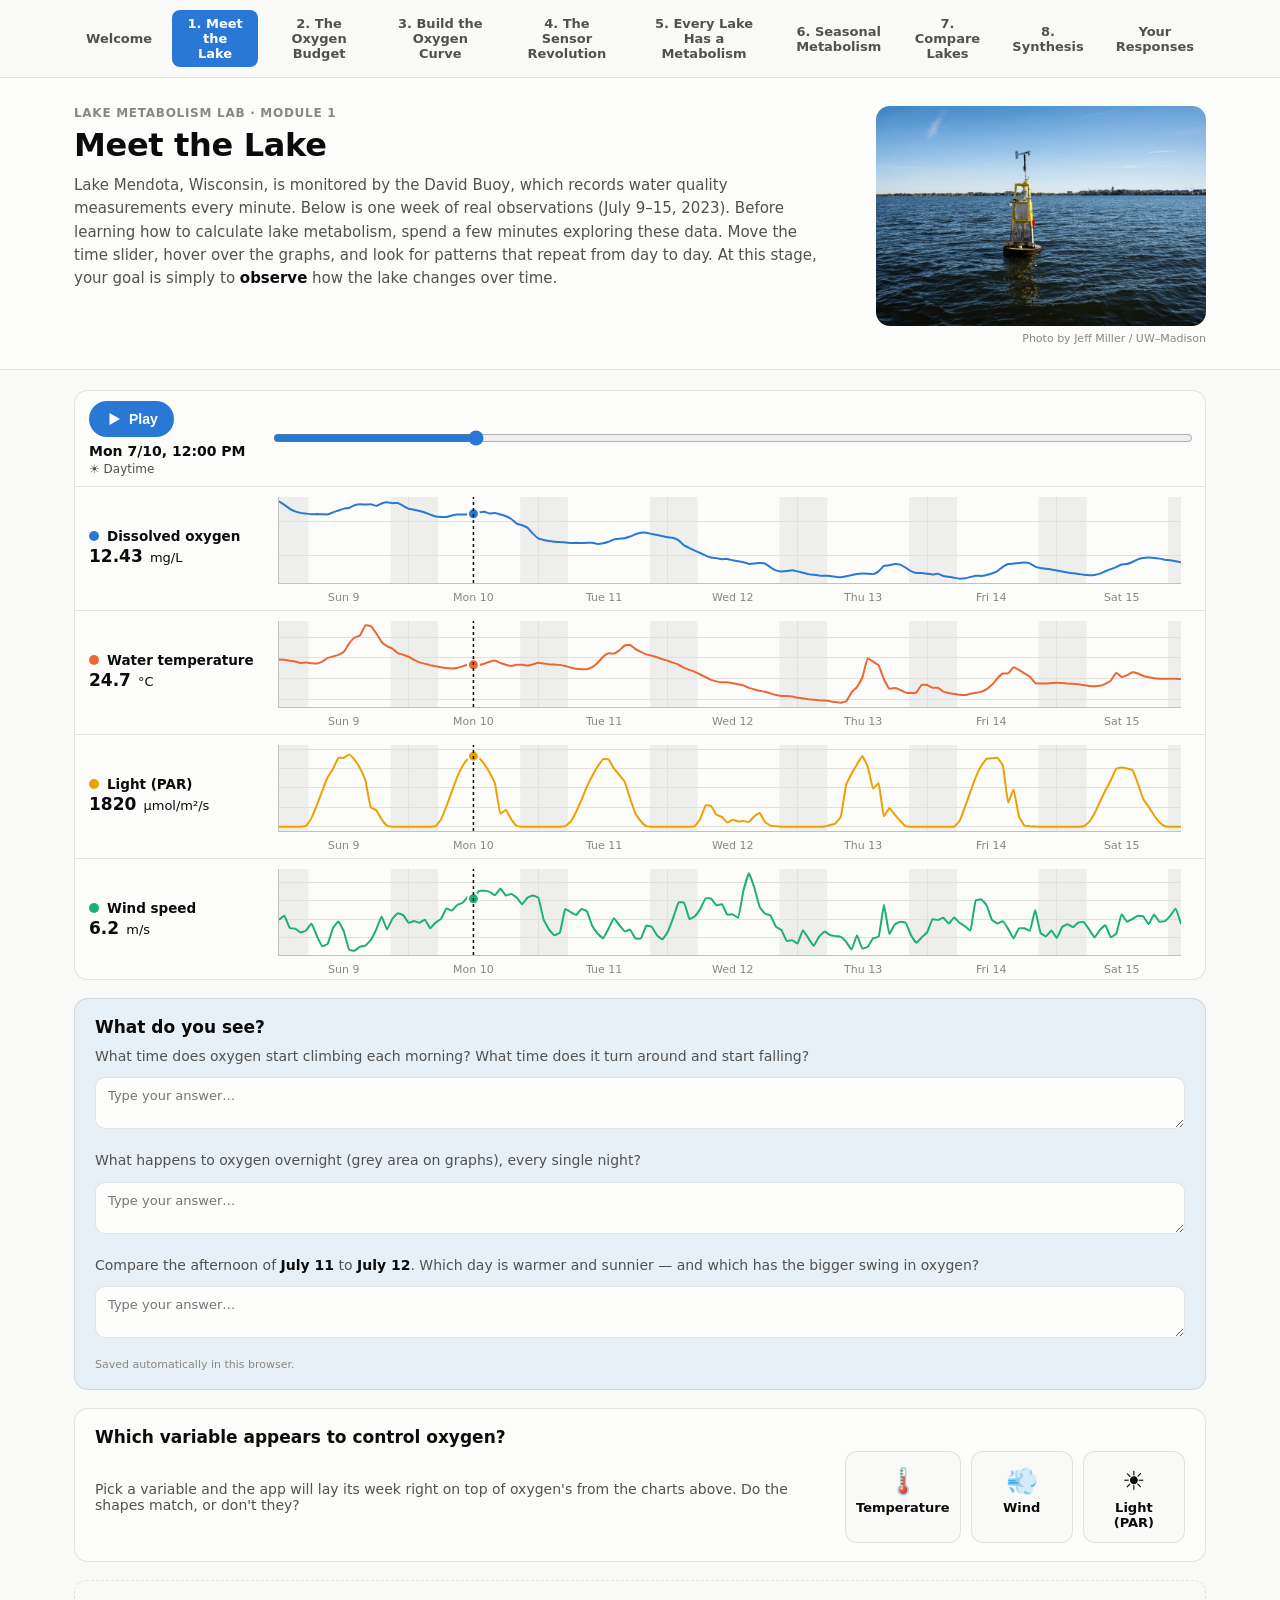
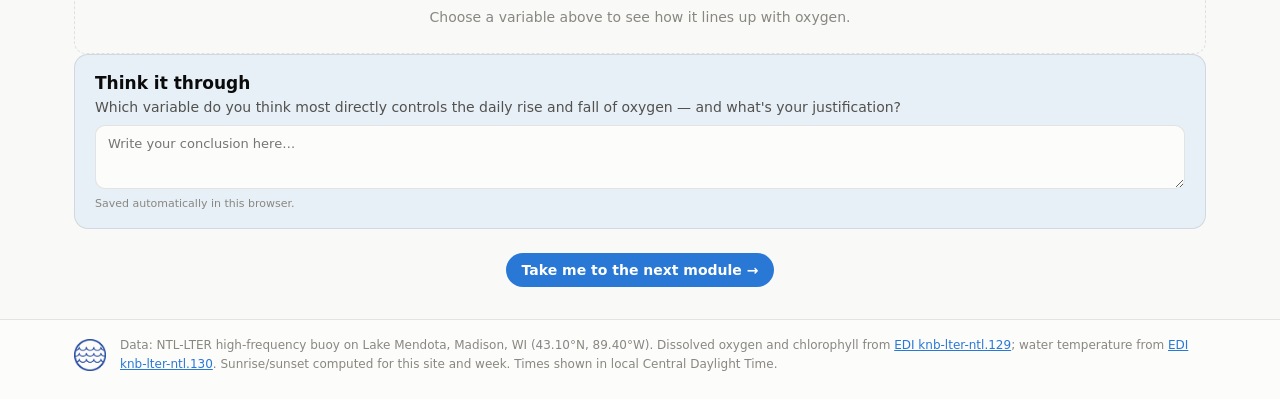
==== commit c258a2d5: "Consistency pass: 'What do the data show?' titles, Module 1 PAR question and legend, heading sizes C" ====
--- a/module1.html
+++ b/module1.html
@@ -5,7 +5,7 @@
 <meta name="viewport" content="width=device-width, initial-scale=1">
 <title>Meet the Lake — Lake Metabolism Lab</title>
 <link rel="icon" href="data:image/svg+xml,<svg xmlns=%22http://www.w3.org/2000/svg%22 viewBox=%220 0 100 100%22><text y=%22.9em%22 font-size=%2290%22>🌊</text></svg>">
-<link rel="stylesheet" href="css/style.css?v=35">
+<link rel="stylesheet" href="css/style.css?v=41">
 </head>
 <body>
 
@@ -142,7 +142,7 @@
     <div style="display:flex; gap:20px; align-items:stretch; flex-wrap:wrap;">
       <div class="overlay-plot" id="overlayPlot" style="flex:1 1 420px; min-width:0;"></div>
       <div class="callout callout-observe" id="observeCallout" style="flex:0 0 260px; margin:0;">
-        <span class="callout-label">What the data show</span>
+        <span class="callout-label">What do the data show?</span>
         <p id="observeText"></p>
       </div>
     </div>
@@ -176,7 +176,7 @@
 </footer>
 
 <script src="https://cdn.plot.ly/plotly-2.35.2.min.js"></script>
-<script src="js/common.js?v=14"></script>
-<script src="js/app.js?v=14"></script>
+<script src="js/common.js?v=15"></script>
+<script src="js/app.js?v=17"></script>
 </body>
 </html>
--- a/css/style.css
+++ b/css/style.css
@@ -477,6 +477,10 @@
 .case-card h2 {
   font-size: 17px;
   margin: 0 0 4px;
+}
+.chart-card > h2 {
+  font-size: 17px;
+  margin: 0 0 12px;
 }
 .case-card .case-sub {
   margin: 0 0 16px;
@@ -1939,3 +1943,28 @@
 @media (max-width: 700px) {
   .chart-panel .control-left { flex: 1 1 100%; flex-direction: row; align-items: center; justify-content: space-between; }
 }
+
+/* Side-by-side "your prediction vs. real data" summaries */
+.compare-wrap { overflow-x: auto; margin: 4px 0 8px; }
+.compare-table { border-collapse: collapse; width: 100%; font-size: 13.5px; }
+.compare-table th, .compare-table td { border: 1px solid var(--border-hairline); padding: 6px 10px; text-align: left; vertical-align: top; }
+.compare-table th { background: var(--surface-1); color: var(--text-secondary); font-weight: 600; }
+.compare-table td.compare-label { color: var(--text-secondary); font-weight: 600; width: 38%; }
+
+/* Module 6: play bar and readings span the full width; the chart sits beside "The missing season" */
+.metab-layout { display: grid; grid-template-columns: minmax(0, 1fr) 260px; column-gap: 18px; align-items: start; }
+.metab-layout > .control-bar, .metab-layout > .stat-row { grid-column: 1 / -1; }   /* full width of the page */
+.metab-layout > .chart-card { grid-column: 1; }
+.metab-layout > .state-caption { grid-column: 2; grid-row: 3; margin: 0;
+  background: color-mix(in srgb, var(--series-par) 12%, var(--surface-1));
+  border-color: color-mix(in srgb, var(--series-par) 35%, transparent); }   /* yellow, like the other highlight boxes */
+@media (max-width: 900px) {
+  .metab-layout { grid-template-columns: minmax(0, 1fr); }
+  .metab-layout > .state-caption { grid-column: 1; grid-row: auto; margin: 0 0 18px; }
+}
+
+/* a yellow highlight box (same tint as "The missing season") */
+.note-yellow {
+  background: color-mix(in srgb, var(--series-par) 12%, var(--surface-1));
+  border-color: color-mix(in srgb, var(--series-par) 35%, transparent);
+}
